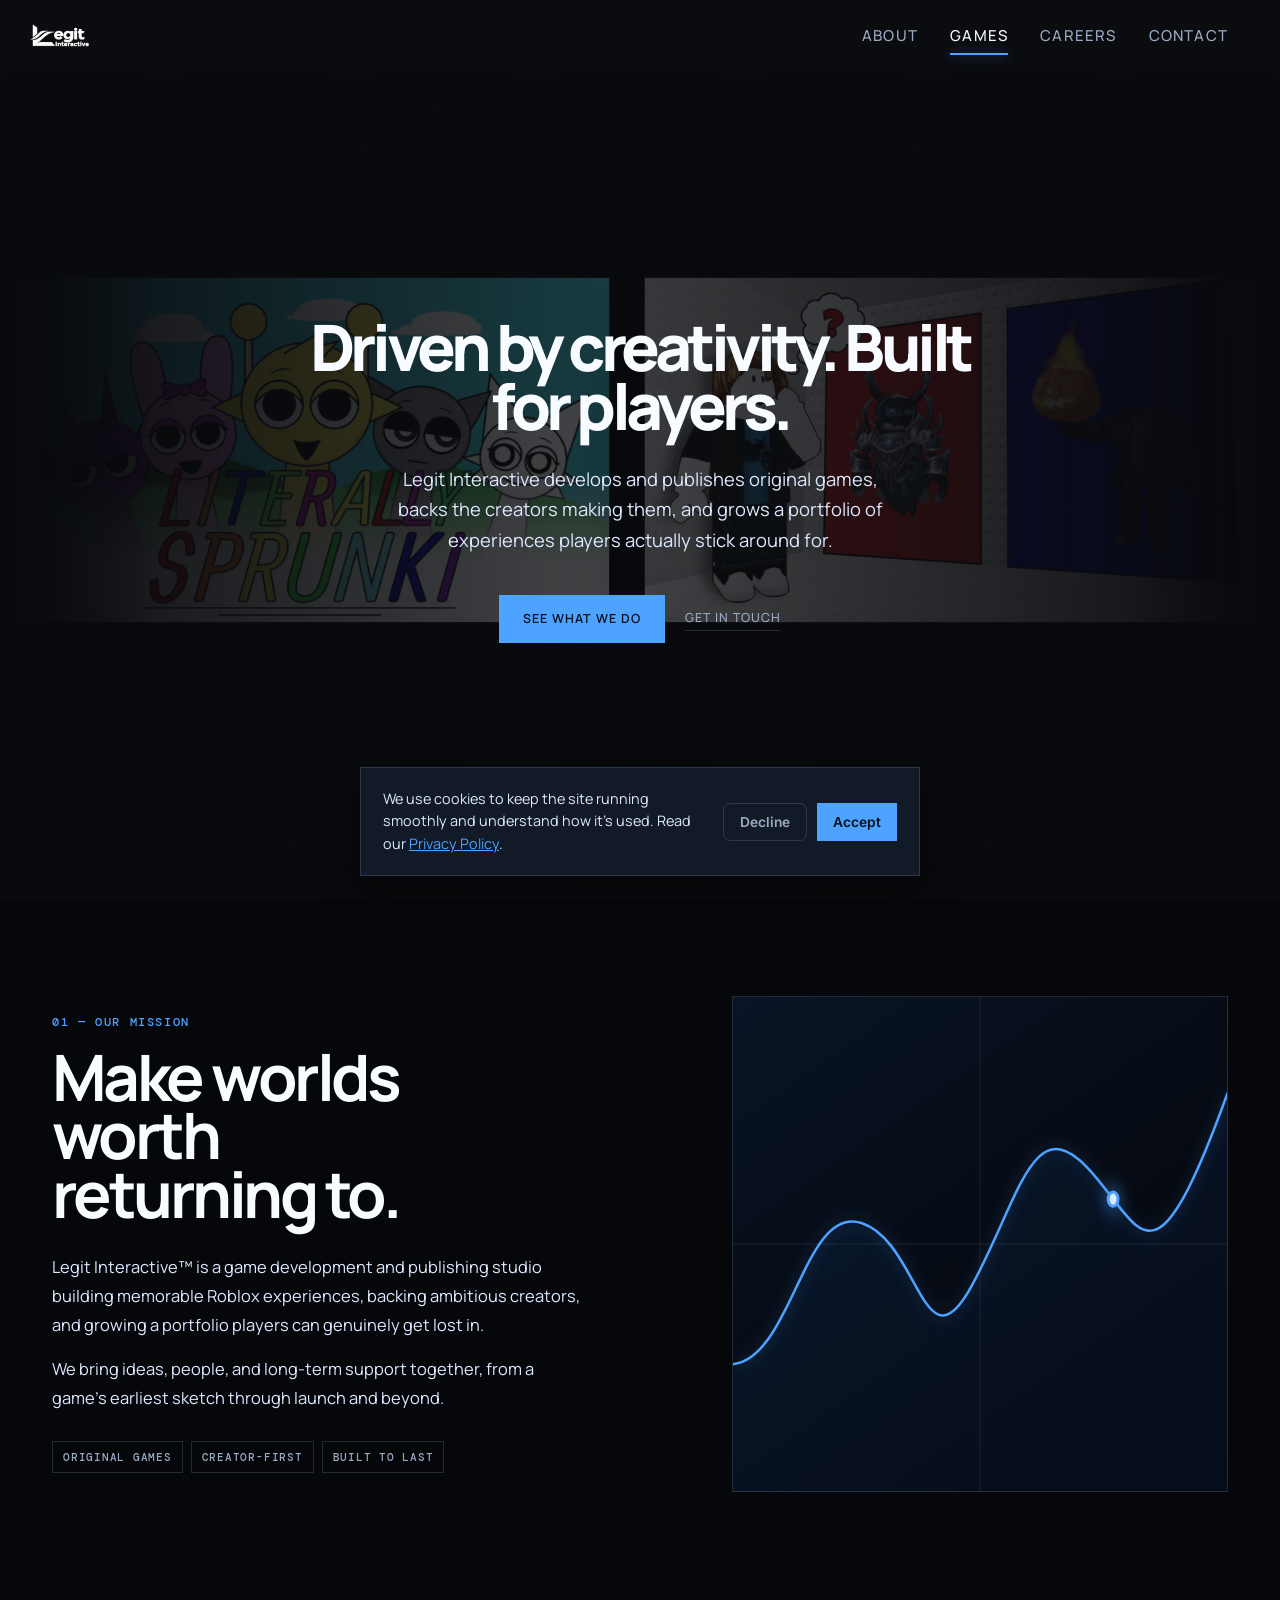
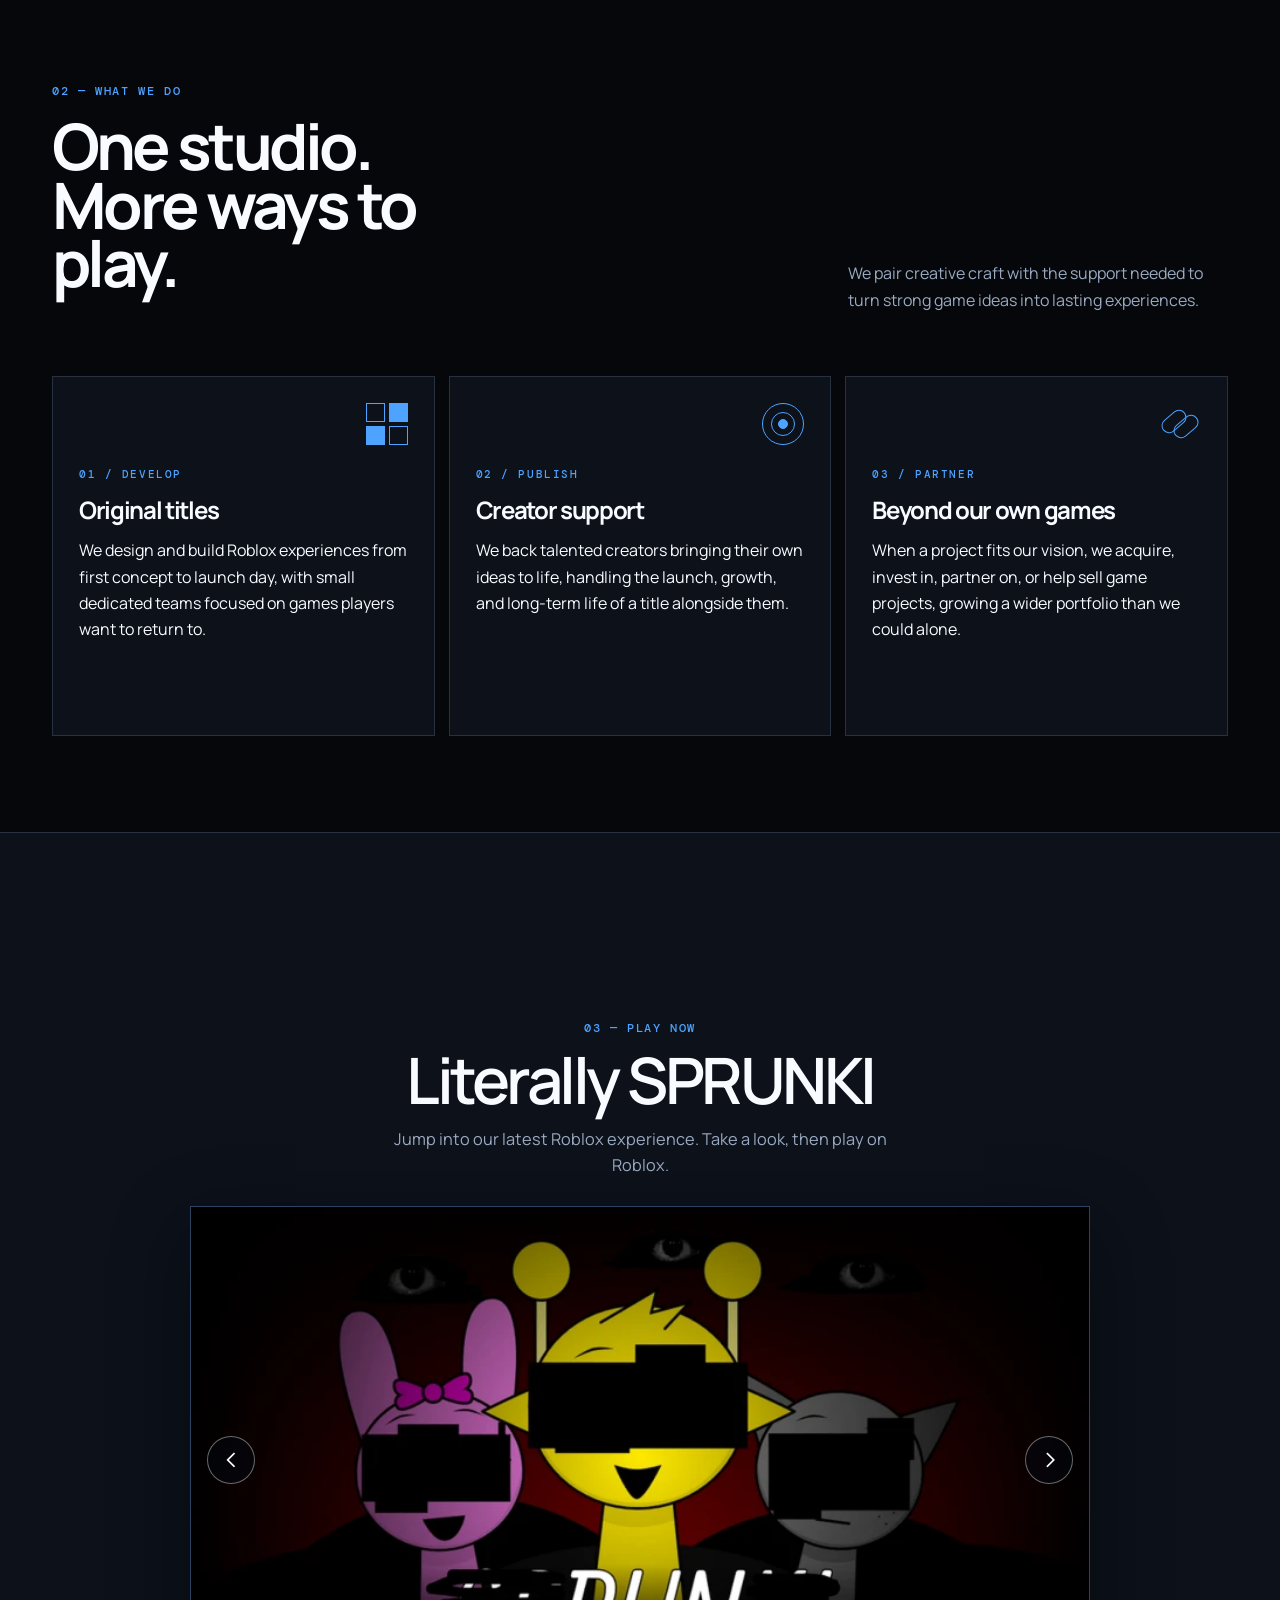
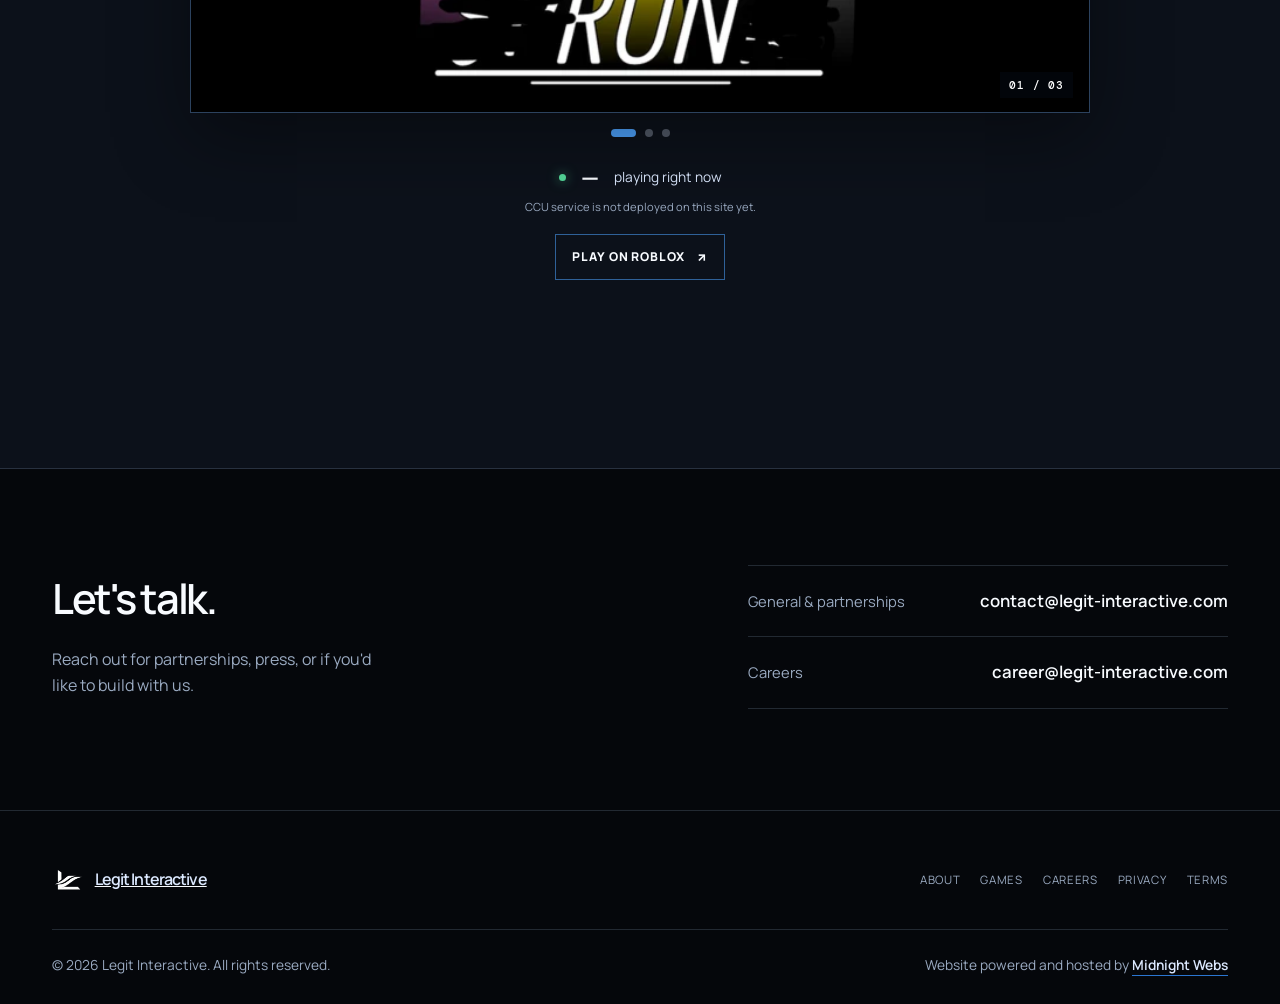
==== index.html @ 6ffa9b50 "Add files via upload" ====
<!DOCTYPE html>
<html lang="en">
<head>
<meta charset="UTF-8">
<meta name="viewport" content="width=device-width, initial-scale=1.0">
<title>Legit Interactive</title>
<meta name="description" content="Legit Interactive is a game development and publishing studio building original experiences on Roblox, supporting creators, and growing a portfolio of games worth returning to.">
<link rel="icon" type="image/png" href="[data-uri]">
<link rel="preconnect" href="https://fonts.googleapis.com">
<link rel="preconnect" href="https://fonts.gstatic.com" crossorigin>
<link href="https://fonts.googleapis.com/css2?family=Bricolage+Grotesque:opsz,wght@12..96,400;12..96,500;12..96,600;12..96,700&family=Inter:wght@400;500;600&display=swap" rel="stylesheet">
<style>
  :root{
    --bg:#0d0e11;
    --surface:#15161b;
    --surface-2:#1c1e25;
    --line:#2a2c33;
    --silver:#dadce1;
    --ink:#f3f2ed;
    --muted:#93959d;
    --gold:#e7b54b;
    --gold-dim:#a9803a;
    --maxw:1180px;
  }

  *{box-sizing:border-box;}

  #starfield{
    position:fixed;
    inset:0;
    z-index:-1;
    display:block;
    pointer-events:none;
  }
  html{scroll-behavior:smooth;}
  @media (prefers-reduced-motion: reduce){
    html{scroll-behavior:auto;}
    *{animation-duration:0.001ms !important; animation-iteration-count:1 !important; transition-duration:0.001ms !important;}
  }

  body{
    margin:0;
    background:var(--bg);
    color:var(--ink);
    font-family:'Inter',sans-serif;
    font-size:16px;
    line-height:1.6;
    -webkit-font-smoothing:antialiased;
  }

  h1,h2,h3{
    font-family:'Bricolage Grotesque',sans-serif;
    margin:0;
    color:var(--ink);
    letter-spacing:-0.01em;
  }

  a{color:inherit;}
  img{display:block; max-width:100%;}

  .wrap{
    max-width:var(--maxw);
    margin:0 auto;
    padding:0 32px;
  }

  :focus-visible{
    outline:2px solid var(--gold);
    outline-offset:3px;
  }

  /* ---------- Nav ---------- */
  header.site-nav{
    position:fixed;
    top:0; left:0; right:0;
    z-index:100;
    background:rgba(13,14,17,0.72);
    backdrop-filter:blur(10px);
    -webkit-backdrop-filter:blur(10px);
    border-bottom:1px solid transparent;
    transition:border-color .3s ease, background .3s ease;
  }
  header.site-nav.scrolled{
    border-bottom:1px solid var(--line);
  }
  .nav-inner{
    max-width:var(--maxw);
    margin:0 auto;
    padding:16px 32px;
    display:flex;
    align-items:center;
    justify-content:space-between;
  }
  .brand{
    display:flex;
    align-items:center;
    gap:10px;
    text-decoration:none;
    margin-left:-22px;
  }
  .brand img{height:26px; width:auto;}
  .brand span{
    font-family:'Bricolage Grotesque',sans-serif;
    font-weight:600;
    font-size:1.05rem;
    color:var(--ink);
  }
  nav.links{
    display:flex;
    align-items:center;
    gap:32px;
  }
  nav.links a{
    text-decoration:none;
    color:var(--muted);
    font-size:0.94rem;
    font-weight:500;
    transition:color .2s ease;
  }
  nav.links a:hover{color:var(--ink);}
  nav.links a.active{color:var(--ink);}
  .nav-cta{
    display:inline-flex;
    align-items:center;
    gap:8px;
    background:var(--surface-2);
    border:1px solid var(--line);
    color:var(--ink) !important;
    padding:9px 16px;
    border-radius:8px;
    font-size:0.9rem;
    font-weight:500;
    transition:border-color .2s ease, background .2s ease;
  }
  .nav-cta:hover{border-color:var(--gold-dim); background:var(--surface);}
  .nav-cta svg{width:14px; height:14px;}

  .menu-toggle{
    display:none;
    background:none;
    border:none;
    color:var(--ink);
    cursor:pointer;
    padding:6px;
  }

  /* ---------- Hero ---------- */
  .hero{
    position:relative;
    min-height:100vh;
    display:flex;
    align-items:center;
    justify-content:center;
    overflow:hidden;
    padding:140px 0 80px;
  }
  .hero-mark{
    position:absolute;
    top:50%;
    left:50%;
    width:60%;
    max-width:820px;
    opacity:0;
    transform:translate(-50%,-50%);
    filter:drop-shadow(0 30px 60px rgba(0,0,0,0.5));
    animation:mark-in 1.2s .15s cubic-bezier(.16,1,.3,1) forwards;
  }
  .hero-content{
    position:relative;
    z-index:1;
    max-width:720px;
    margin:0 auto;
    text-align:center;
    opacity:0;
    animation:content-in 1s .05s cubic-bezier(.16,1,.3,1) forwards;
  }
  @keyframes mark-in{
    from{opacity:0; transform:translate(-50%,-46%) scale(0.96);}
    to{opacity:0.16; transform:translate(-50%,-50%) scale(1);}
  }
  @keyframes content-in{
    from{opacity:0; transform:translateY(14px);}
    to{opacity:1; transform:translateY(0);}
  }
  .hero h1{
    font-size:clamp(2.4rem, 5.2vw, 4rem);
    line-height:1.08;
    font-weight:700;
    max-width:15ch;
    margin:0 auto;
  }
  .hero p.lede{
    margin:28px auto 0;
    font-size:1.15rem;
    color:var(--silver);
    max-width:46ch;
    line-height:1.65;
  }
  .hero-actions{
    margin-top:40px;
    display:flex;
    align-items:center;
    justify-content:center;
    gap:20px;
    flex-wrap:wrap;
  }
  .btn-primary{
    display:inline-flex;
    align-items:center;
    gap:10px;
    background:var(--gold);
    color:#141209;
    text-decoration:none;
    padding:14px 24px;
    border-radius:9px;
    font-weight:600;
    font-size:0.98rem;
    transition:background .2s ease, transform .2s ease;
  }
  .btn-primary:hover{background:#f2c667; transform:translateY(-1px);}
  .btn-primary svg{width:16px; height:16px;}
  .btn-secondary{
    color:var(--muted);
    text-decoration:none;
    font-size:0.95rem;
    font-weight:500;
    border-bottom:1px solid var(--line);
    padding-bottom:2px;
    transition:color .2s ease, border-color .2s ease;
  }
  .btn-secondary:hover{color:var(--ink); border-color:var(--muted);}

  /* ---------- Divider ---------- */
  .divider{
    display:block;
    width:100%;
    height:auto;
    opacity:0.5;
    margin:0;
  }

  /* ---------- Section shells ---------- */
  section{
    padding:96px 0;
  }
  .section-head{
    display:grid;
    grid-template-columns:minmax(0,1fr) minmax(0,1.4fr);
    gap:64px;
    align-items:start;
  }
  .section-head h2{
    font-size:clamp(1.8rem, 3vw, 2.4rem);
    font-weight:600;
    line-height:1.15;
    position:sticky;
    top:110px;
  }
  .section-head .body-col p{
    color:var(--silver);
    font-size:1.05rem;
    max-width:56ch;
    margin:0 0 22px;
  }
  .section-head .body-col p:last-child{margin-bottom:0;}

  /* ---------- What we do ---------- */
  .pillars{
    margin-top:64px;
    display:grid;
    grid-template-columns:repeat(3,1fr);
  }
  .pillar{
    padding:0 36px;
    border-left:1px solid var(--line);
  }
  .pillar:first-child{border-left:none; padding-left:0;}
  .pillar-mark{
    font-family:'Bricolage Grotesque',sans-serif;
    color:var(--gold);
    font-size:0.9rem;
    font-weight:600;
    margin-bottom:18px;
  }
  .pillar h3{
    font-size:1.3rem;
    font-weight:600;
    margin-bottom:14px;
  }
  .pillar p{
    color:var(--muted);
    font-size:0.98rem;
    margin:0;
  }

  /* ---------- Studio strip (portfolio teaser) ---------- */
  .strip{
    background:var(--surface);
    border-top:1px solid var(--line);
    border-bottom:1px solid var(--line);
  }
  .strip .wrap{
    padding:88px 32px;
    display:grid;
    grid-template-columns:1.1fr 0.9fr;
    gap:60px;
    align-items:center;
  }
  .strip h2{
    font-size:clamp(1.7rem, 2.8vw, 2.2rem);
    font-weight:600;
    line-height:1.2;
    max-width:14ch;
  }
  .strip p{
    color:var(--muted);
    font-size:1.02rem;
    margin-top:20px;
    max-width:48ch;
  }
  .strip-visual{
    position:relative;
    justify-self:end;
    width:100%;
  }
  .strip-visual img{
    width:100%;
    max-width:340px;
    margin-left:auto;
    opacity:0.85;
  }

  /* ---------- Showcase marquee ---------- */
  .showcase{
    border-top:1px solid var(--line);
    border-bottom:1px solid var(--line);
    padding:56px 0;
  }
  .marquee{
    width:100%;
    overflow:hidden;
    -webkit-mask-image:linear-gradient(90deg, transparent, black 6%, black 94%, transparent);
    mask-image:linear-gradient(90deg, transparent, black 6%, black 94%, transparent);
  }
  .marquee-track{
    display:flex;
    align-items:center;
    width:max-content;
    transform:translate3d(0,0,0);
    will-change:transform;
  }
  .marquee-track.is-ready{
    animation:marquee-scroll-right 34s linear infinite;
  }
  .marquee-sequence{
    display:flex;
    align-items:center;
    gap:28px;
    flex-shrink:0;
  }
  .marquee-track figure{
    margin:0;
    flex-shrink:0;
  }
  .marquee-track img{
    display:block;
    height:220px;
    width:auto;
    border-radius:14px;
    border:1px solid var(--line);
    box-shadow:0 24px 48px rgba(0,0,0,0.4);
  }
  @keyframes marquee-scroll-right{
    from{transform:translate3d(calc(-1 * var(--marquee-distance)),0,0);}
    to{transform:translate3d(0,0,0);}
  }

  /* ---------- Contact ---------- */
  .connect{
    text-align:left;
  }
  .connect-inner{
    display:flex;
    justify-content:space-between;
    align-items:flex-start;
    gap:64px;
    flex-wrap:wrap;
  }
  .connect-head{
    flex:1 1 260px;
  }
  .connect-head h2{
    font-size:clamp(1.9rem, 3.4vw, 2.6rem);
    font-weight:600;
    max-width:10ch;
  }
  .connect-head p{
    color:var(--muted);
    margin-top:16px;
    max-width:34ch;
  }
  .channels{
    flex:1 1 380px;
    max-width:480px;
    display:flex;
    flex-direction:column;
  }
  .channel{
    display:flex;
    align-items:baseline;
    justify-content:space-between;
    gap:20px;
    padding:22px 0;
    border-top:1px solid var(--line);
    text-decoration:none;
    color:inherit;
  }
  .channels .channel:last-child{
    border-bottom:1px solid var(--line);
  }
  .channel-label{
    color:var(--muted);
    font-size:0.92rem;
    flex-shrink:0;
  }
  .channel-value{
    color:var(--ink);
    font-weight:600;
    font-size:1.05rem;
    text-align:right;
    display:inline-flex;
    align-items:center;
    gap:8px;
    transition:color .2s ease;
  }
  .channel:hover .channel-value{color:var(--gold);}

  /* ---------- Footer ---------- */
  footer{
    border-top:1px solid var(--line);
    padding:56px 0 28px;
  }
  .footer-top{
    display:flex;
    justify-content:space-between;
    align-items:center;
    gap:32px;
    flex-wrap:wrap;
    padding-bottom:36px;
    border-bottom:1px solid var(--line);
  }
  .footer-brand{
    display:flex;
    align-items:center;
    gap:10px;
  }
  .footer-brand img{height:22px; width:auto;}
  .footer-brand span{
    font-family:'Bricolage Grotesque',sans-serif;
    font-weight:600;
    color:var(--silver);
  }
  .footer-links{
    display:flex;
    gap:28px;
    flex-wrap:wrap;
  }
  .footer-links a{
    color:var(--muted);
    text-decoration:none;
    font-size:0.92rem;
  }
  .footer-links a:hover{color:var(--ink);}
  .footer-bottom{
    padding-top:24px;
    display:flex;
    justify-content:space-between;
    align-items:center;
    gap:16px;
    flex-wrap:wrap;
    color:var(--muted);
    font-size:0.86rem;
  }
  .footer-bottom a.midnight{
    color:var(--silver);
    text-decoration:none;
    font-weight:600;
    border-bottom:1px solid var(--gold-dim);
    padding-bottom:1px;
    transition:color .2s ease, border-color .2s ease;
  }
  .footer-bottom a.midnight:hover{color:var(--gold); border-color:var(--gold);}

  /* ---------- Cookie banner ---------- */
  .cookie-banner{
    position:fixed;
    left:24px;
    right:24px;
    bottom:24px;
    max-width:560px;
    margin:0 auto;
    background:var(--surface-2);
    border:1px solid var(--line);
    border-radius:12px;
    padding:20px 22px;
    display:flex;
    align-items:center;
    gap:20px;
    box-shadow:0 20px 40px rgba(0,0,0,0.4);
    z-index:200;
    transform:translateY(140%);
    transition:transform .5s cubic-bezier(.16,1,.3,1);
  }
  .cookie-banner.show{transform:translateY(0);}
  .cookie-banner p{
    margin:0;
    font-size:0.9rem;
    color:var(--silver);
    line-height:1.55;
    flex:1;
  }
  .cookie-actions{
    display:flex;
    gap:10px;
    flex-shrink:0;
  }
  .cookie-actions button{
    border:none;
    border-radius:7px;
    padding:10px 16px;
    font-size:0.86rem;
    font-weight:600;
    cursor:pointer;
    font-family:'Inter',sans-serif;
  }
  .cookie-accept{background:var(--gold); color:#141209;}
  .cookie-accept:hover{background:#f2c667;}
  .cookie-decline{background:transparent; color:var(--muted); border:1px solid var(--line) !important;}
  .cookie-decline:hover{color:var(--ink);}

  /* ---------- Responsive ---------- */
  @media (max-width:860px){
    nav.links{
      position:fixed;
      top:64px; left:0; right:0;
      background:var(--bg);
      border-bottom:1px solid var(--line);
      flex-direction:column;
      align-items:flex-start;
      gap:0;
      padding:8px 32px 20px;
      transform:translateY(-8px);
      opacity:0;
      pointer-events:none;
      transition:opacity .2s ease, transform .2s ease;
    }
    nav.links.open{opacity:1; transform:translateY(0); pointer-events:auto;}
    nav.links a{padding:12px 0; width:100%; border-bottom:1px solid var(--line);}
    nav.links a.nav-cta{border-bottom:1px solid var(--line); margin-top:8px; width:fit-content;}
    .menu-toggle{display:inline-flex;}

    .hero{padding:120px 0 60px; min-height:auto;}
    .hero-mark{width:100%; max-width:520px; opacity:0.14 !important;}

    .section-head{grid-template-columns:1fr; gap:24px;}
    .section-head h2{position:static;}

    .pillars{grid-template-columns:1fr; gap:36px;}
    .pillar{border-left:none; padding-left:0; padding-right:0; border-top:1px solid var(--line); padding-top:32px;}
    .pillar:first-child{border-top:none; padding-top:0;}

    .strip .wrap{grid-template-columns:1fr; padding:64px 24px;}
    .strip-visual{justify-self:start; margin-top:8px;}
    .strip-visual img{margin-left:0;}
    .marquee-track img{height:120px;}
    .marquee-track{gap:16px;}

    .connect-inner{gap:36px;}
    .channel{flex-direction:column; align-items:flex-start; gap:6px;}
    .channel-value{text-align:left;}

    .cookie-banner{left:16px; right:16px; bottom:16px; flex-direction:column; align-items:stretch;}
    .cookie-actions{justify-content:flex-end;}
  }
</style>
<link rel="stylesheet" href="assets/refresh.css">
</head>
<body>

<div class="site-loader" id="siteLoader" role="status" aria-label="Loading Legit Interactive">
  <span class="site-loader-logo" aria-hidden="true"></span>
  <span class="site-loader-line"></span>
</div>

<header class="site-nav" id="siteNav">
  <div class="nav-inner">
    <a href="#home" class="brand">
      <img src="[data-uri]" alt="Legit Interactive">
    </a>
    <button class="menu-toggle" id="menuToggle" aria-label="Toggle menu" aria-expanded="false">
      <svg viewBox="0 0 24 24" width="22" height="22" fill="none" stroke="currentColor" stroke-width="1.8"><path d="M3 6h18M3 12h18M3 18h18"/></svg>
    </button>
    <nav class="links" id="navLinks">
      <a href="#about">About</a>
      <a href="#games">Games</a>
      <a href="../careers/">Careers</a>
      <a href="#contact">Contact</a>
    </nav>
  </div>
</header>
<script>
  const loaderLogo = document.querySelector('.site-loader-logo');
  const navigationLogo = document.querySelector('.brand img');
  if (loaderLogo && navigationLogo) {
    const logo = navigationLogo.cloneNode();
    logo.removeAttribute('alt');
    loaderLogo.replaceWith(logo);
  }
</script>

<main>

  <!-- HERO -->
  <section class="hero" id="home">
    <img class="hero-mark" src="[data-uri]" alt="">
    <div class="wrap">
      <div class="hero-content">
        <h1>Driven by creativity. Built for players.</h1>
        <p class="lede">Legit Interactive develops and publishes original games, backs the creators making them, and grows a portfolio of experiences players actually stick around for.</p>
        <div class="hero-actions">
          <a class="btn-primary" href="#what-we-do">See what we do</a>
          <a class="btn-secondary" href="#contact">Get in touch</a>
        </div>
      </div>
    </div>
  </section>

  <!-- SHOWCASE MARQUEE -->
  <section class="showcase">
    <div class="marquee">
      <div class="marquee-track marquee-track--right"><figure><img src="[data-uri]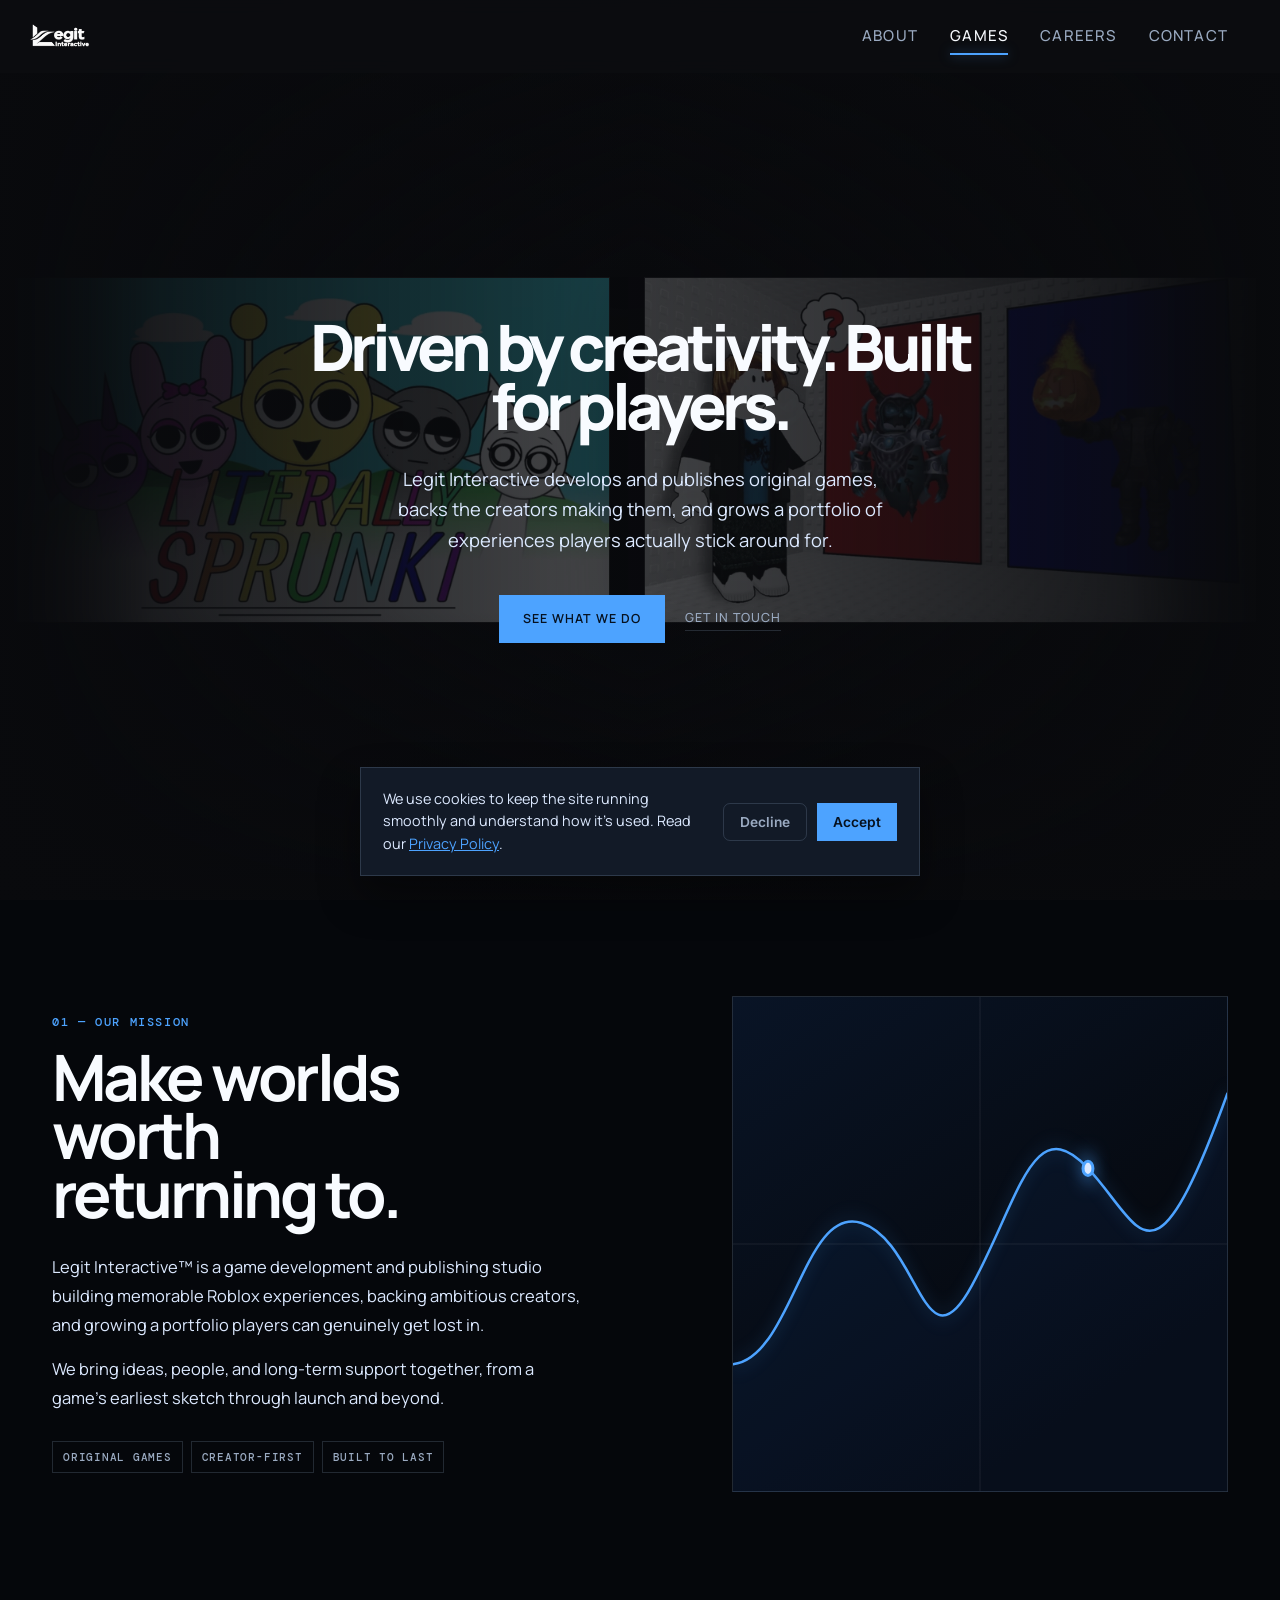
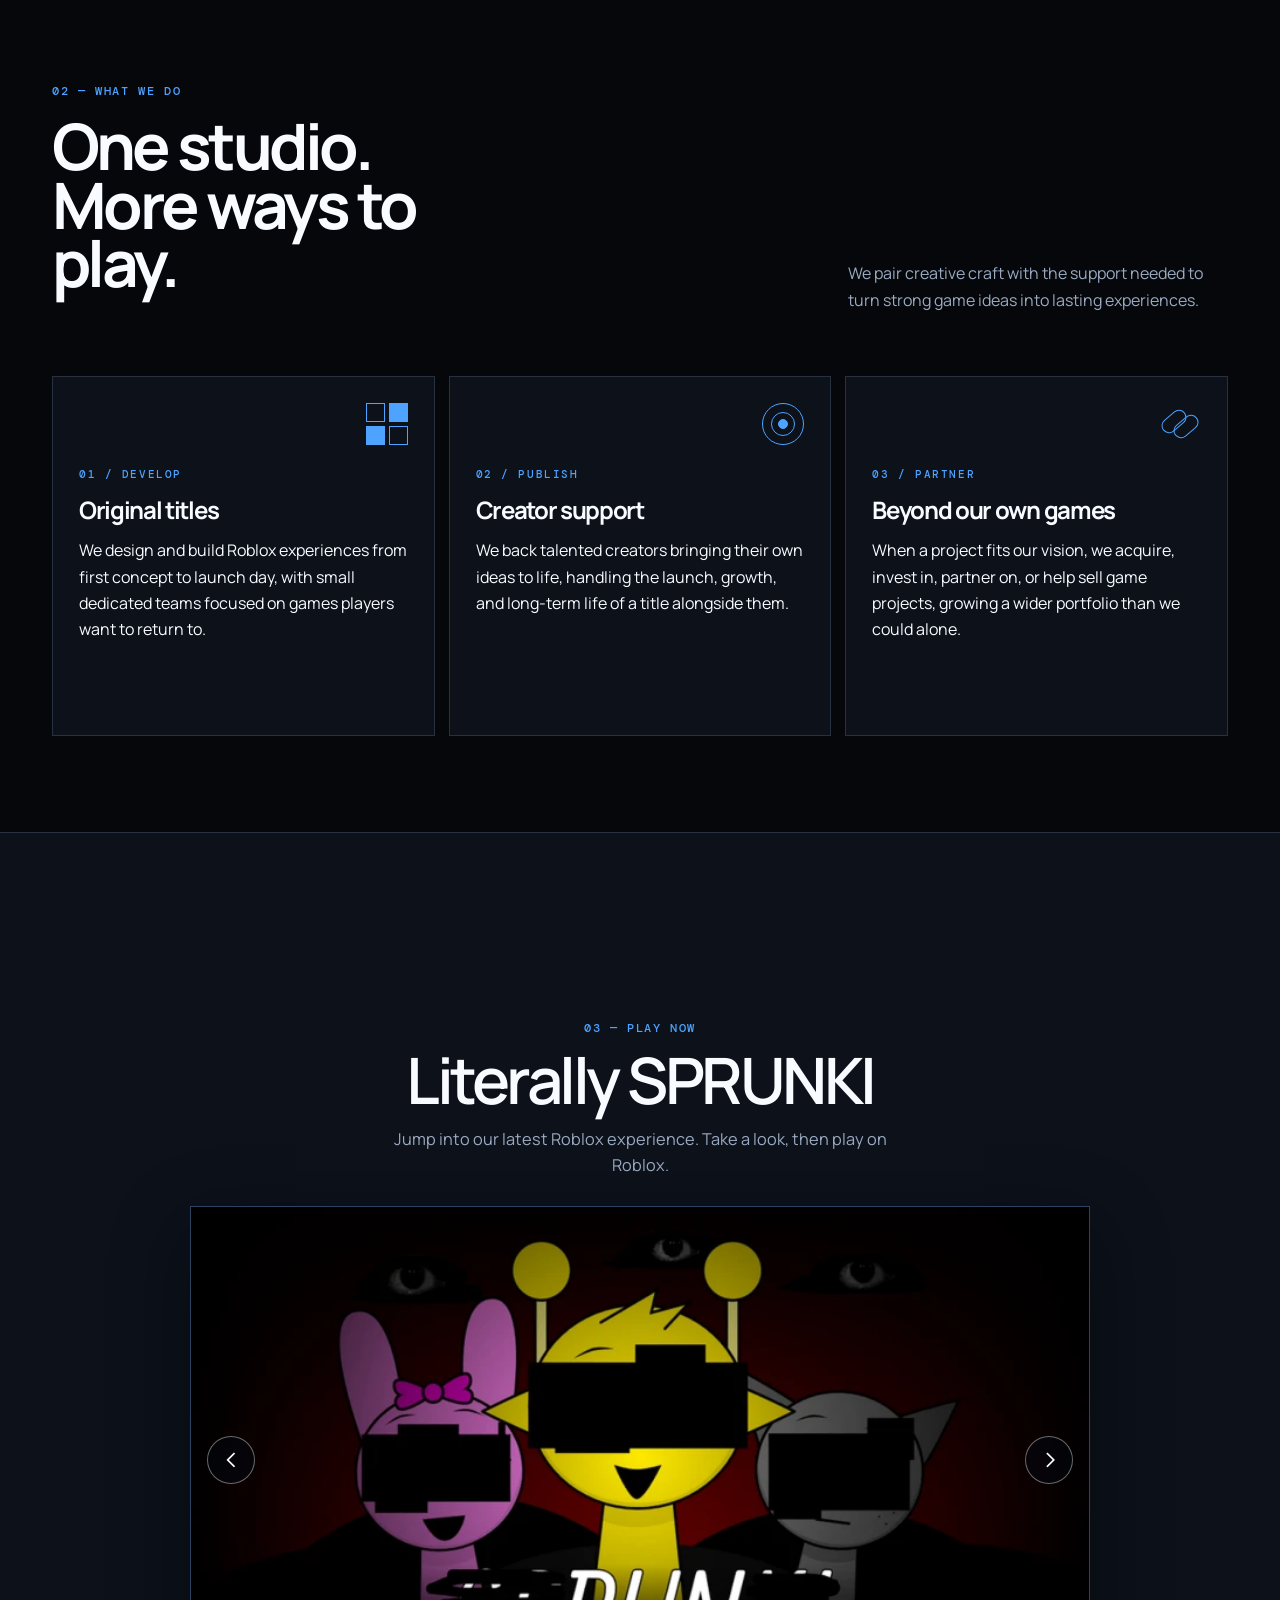
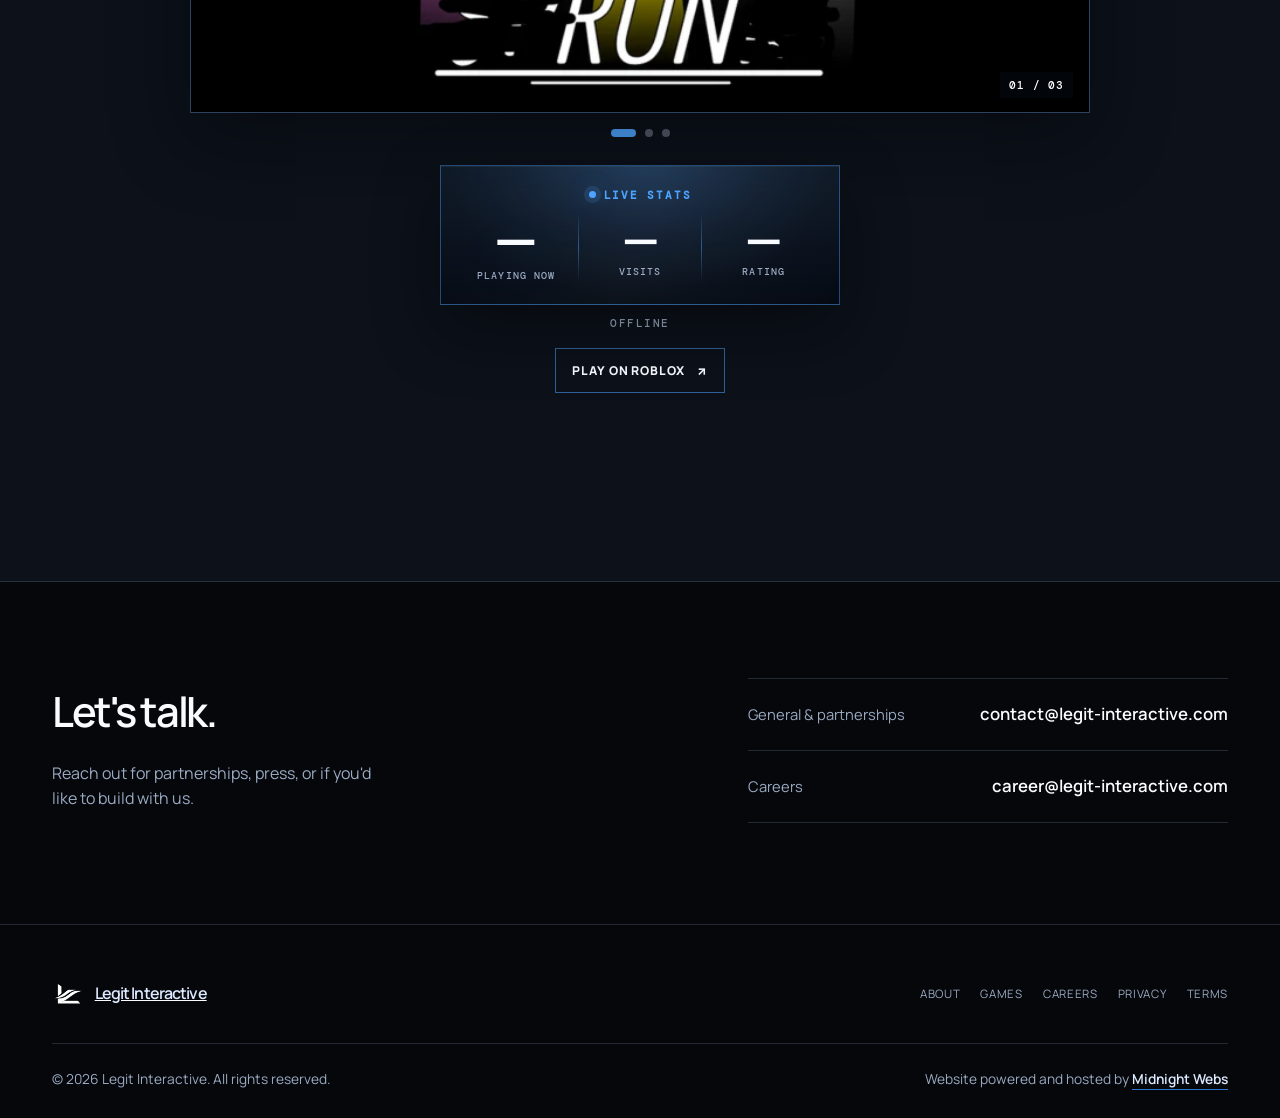
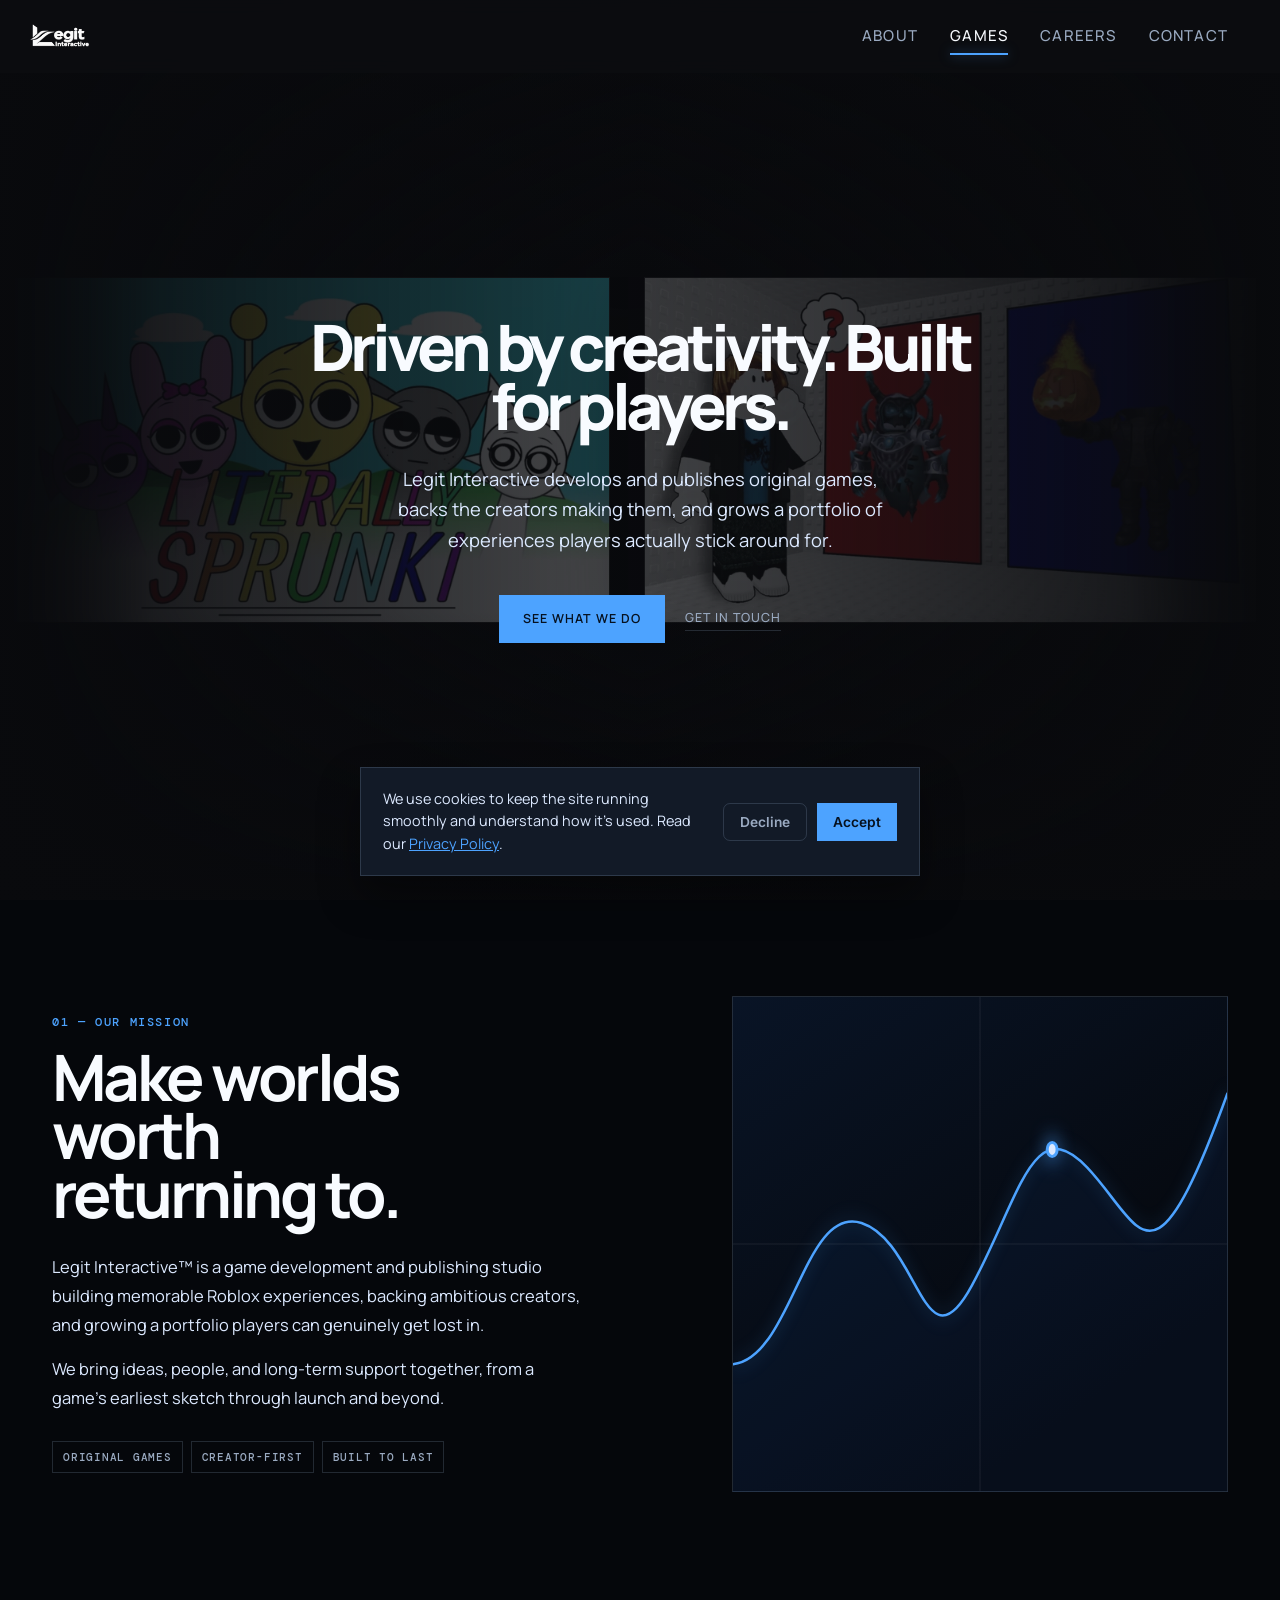
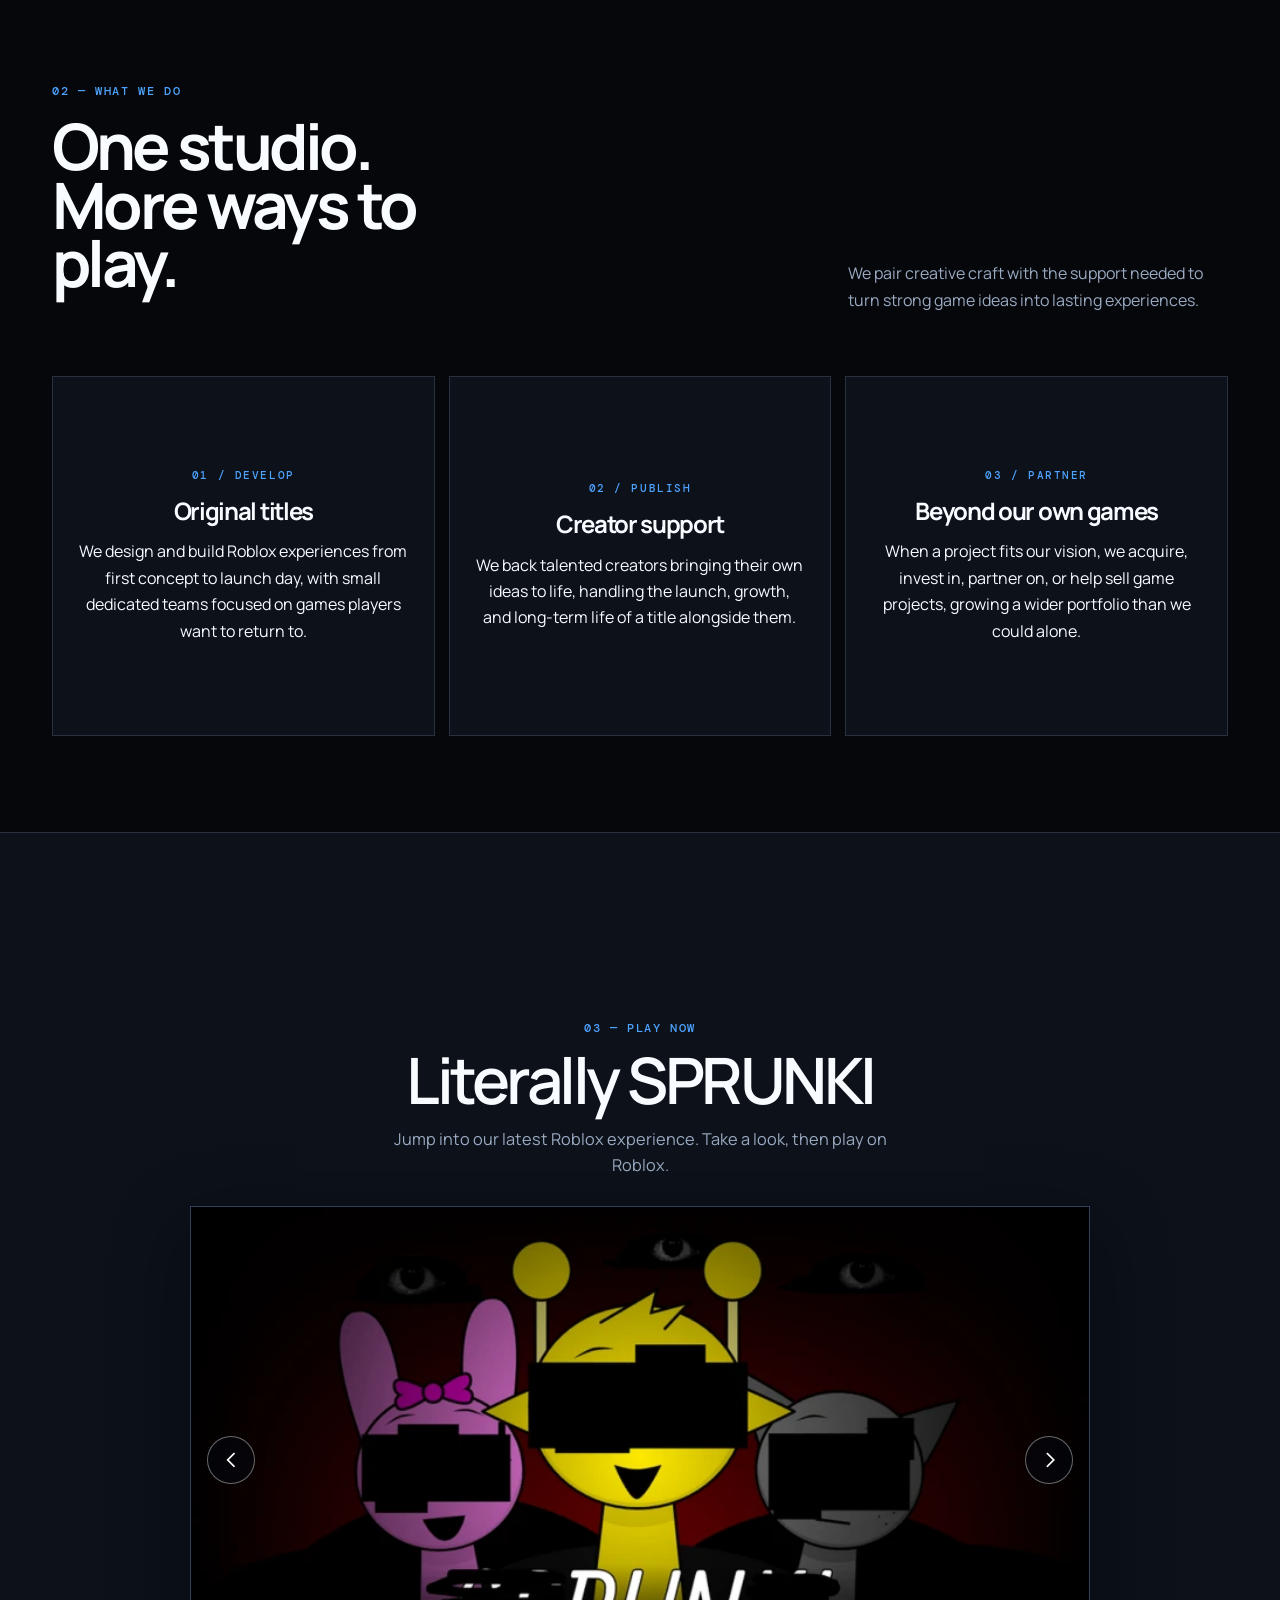
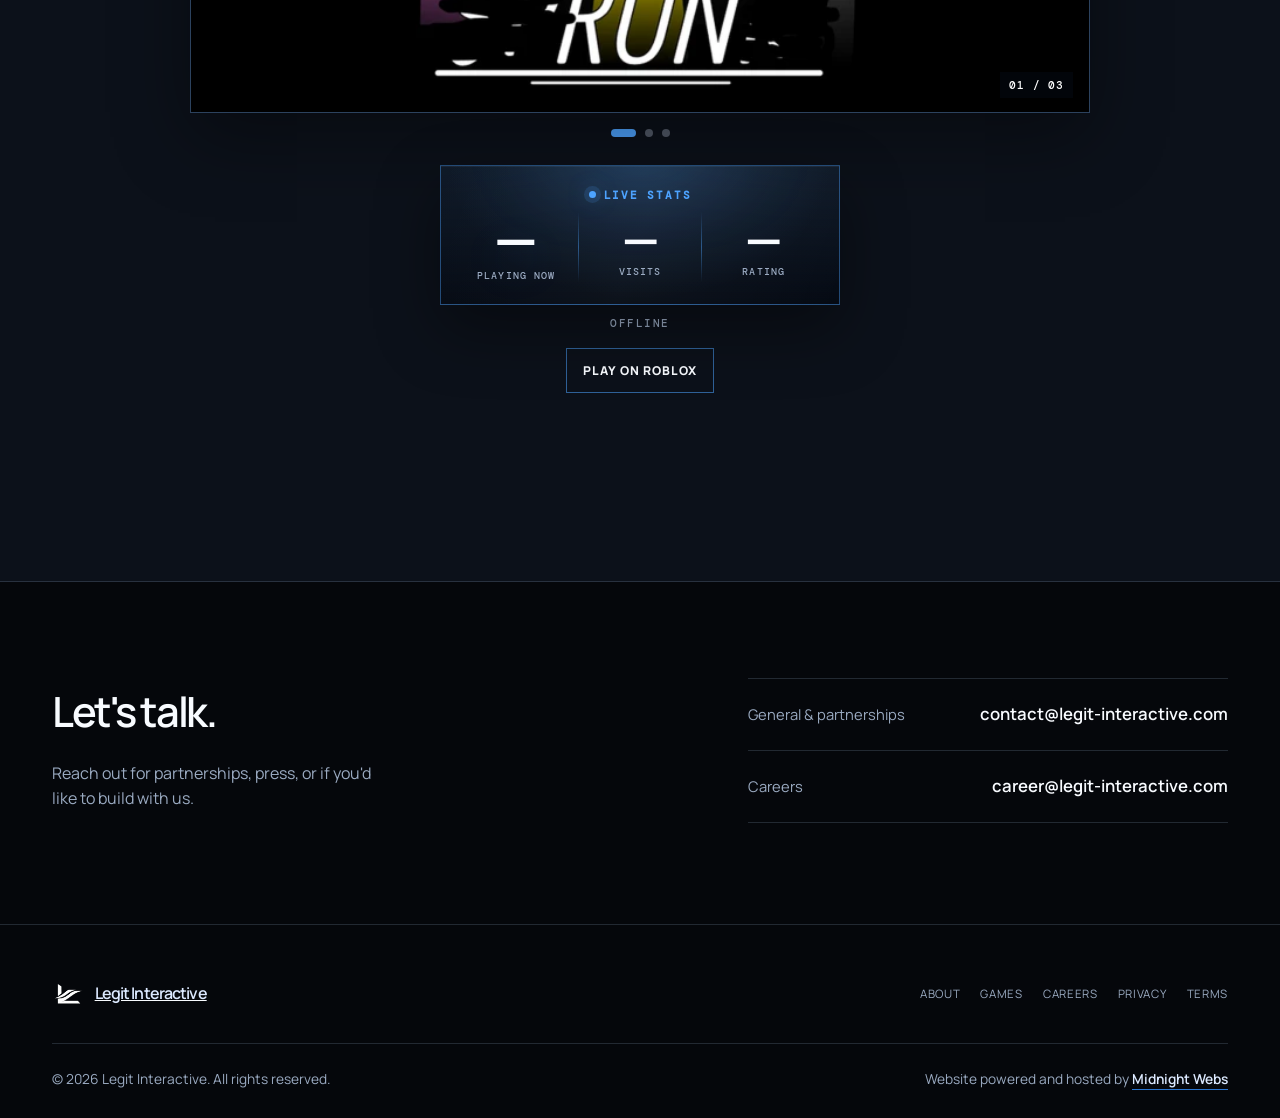
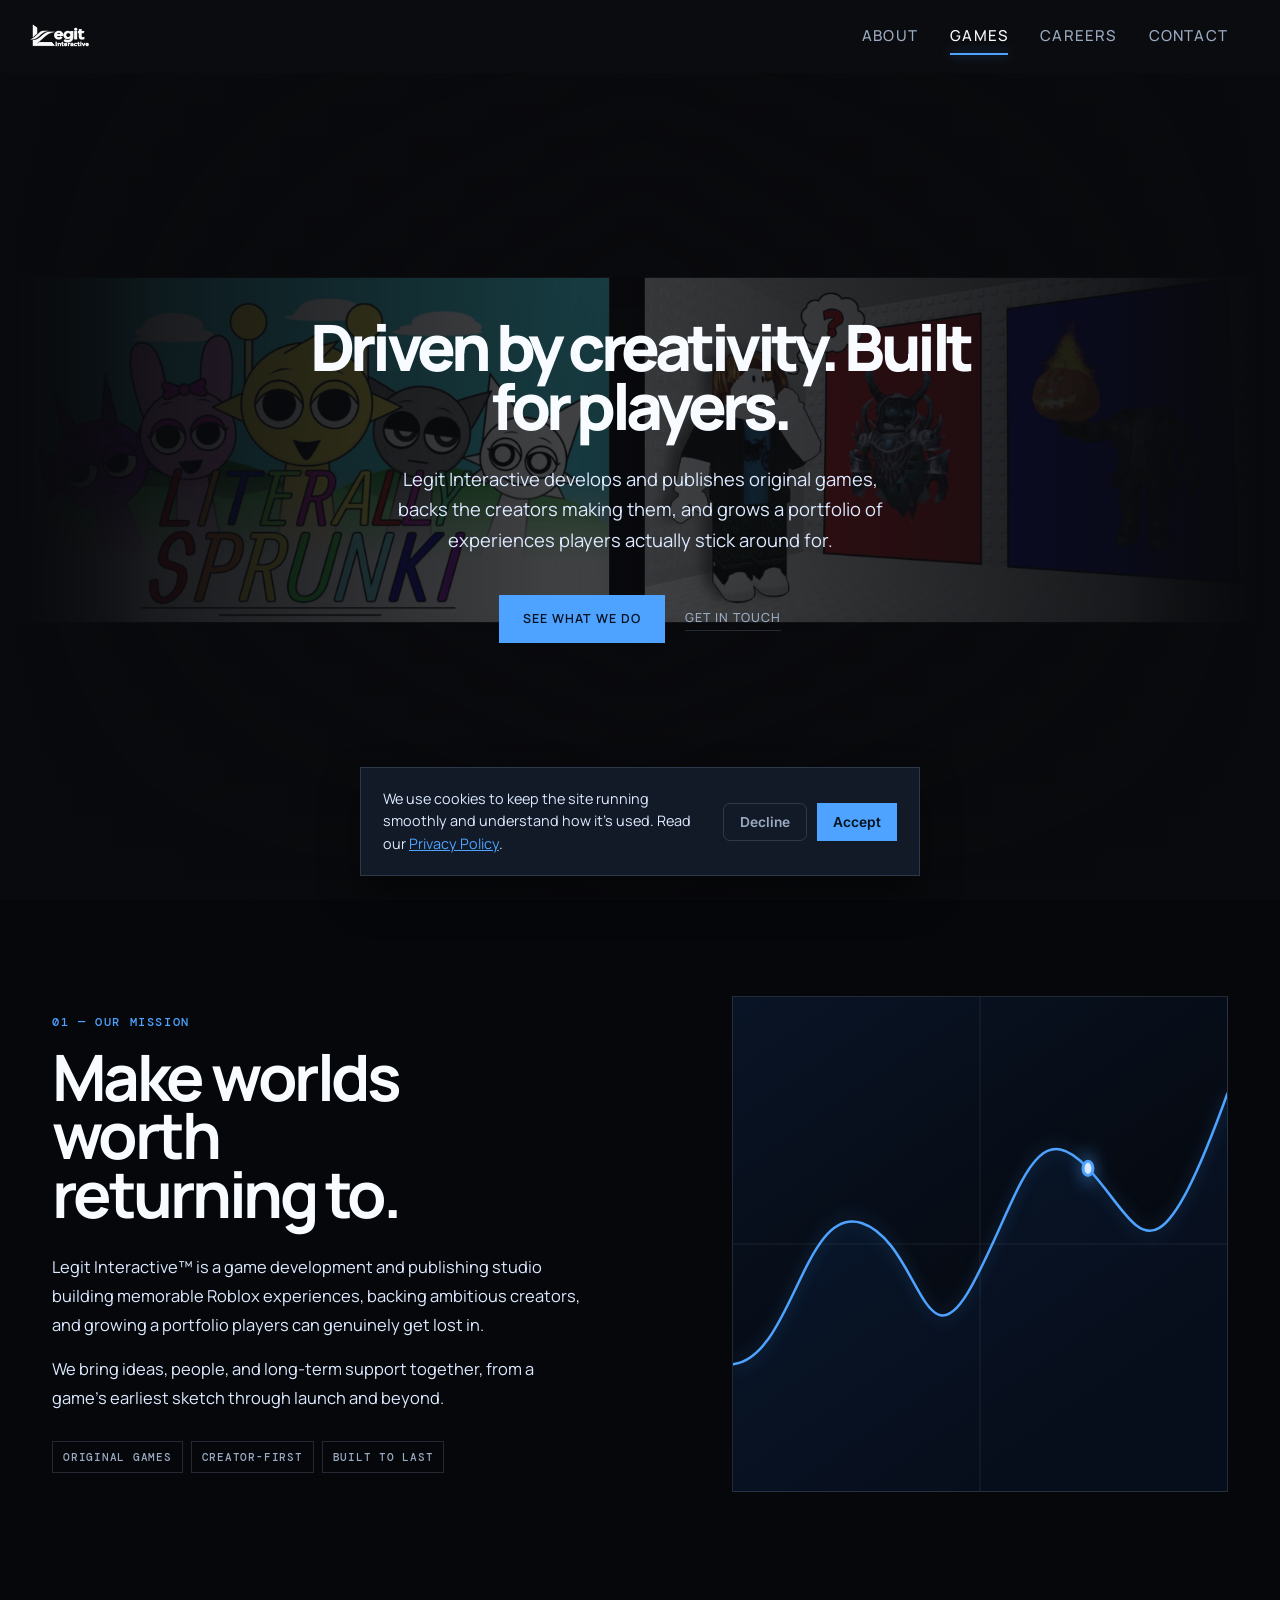
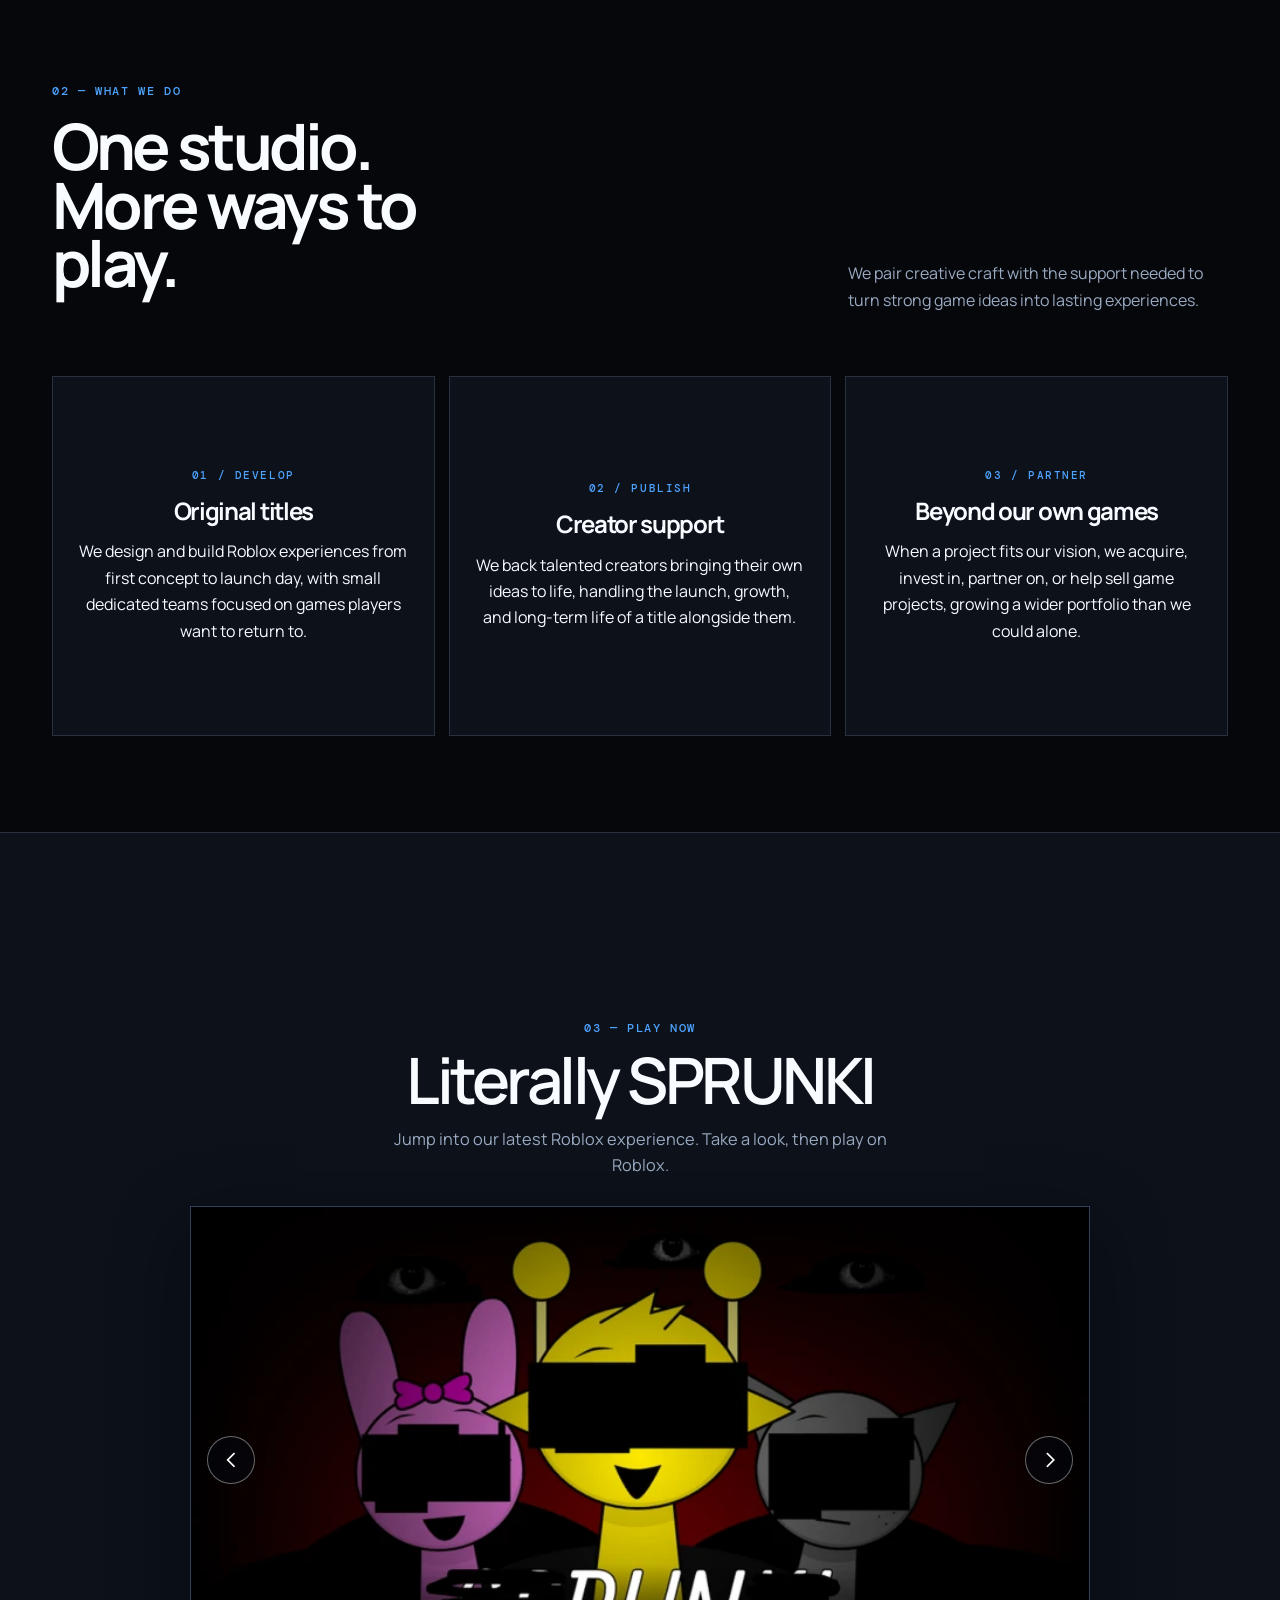
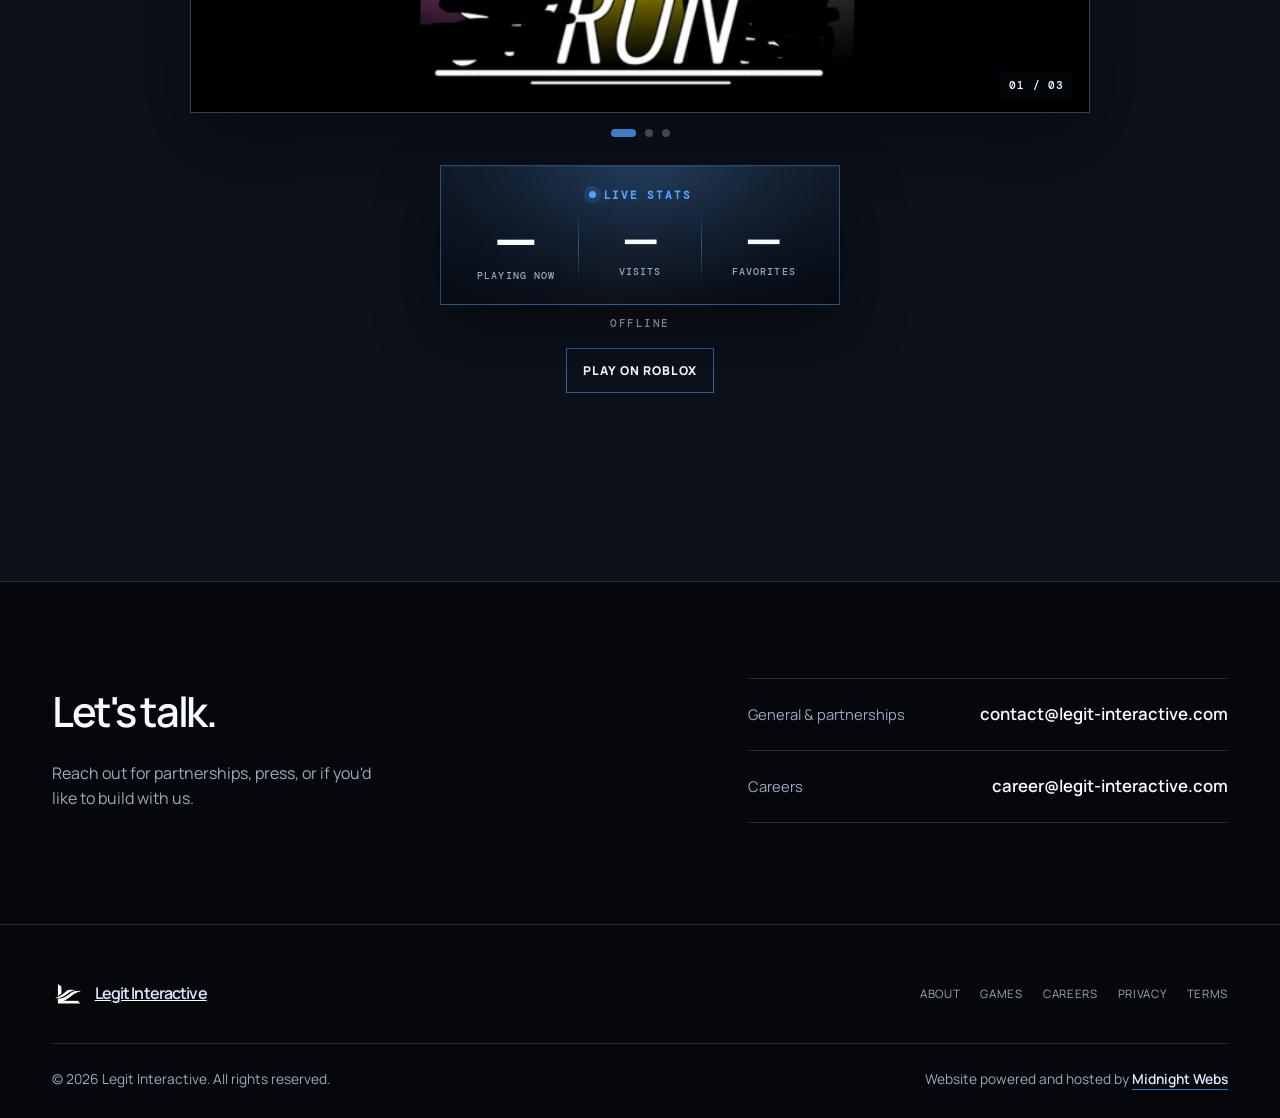
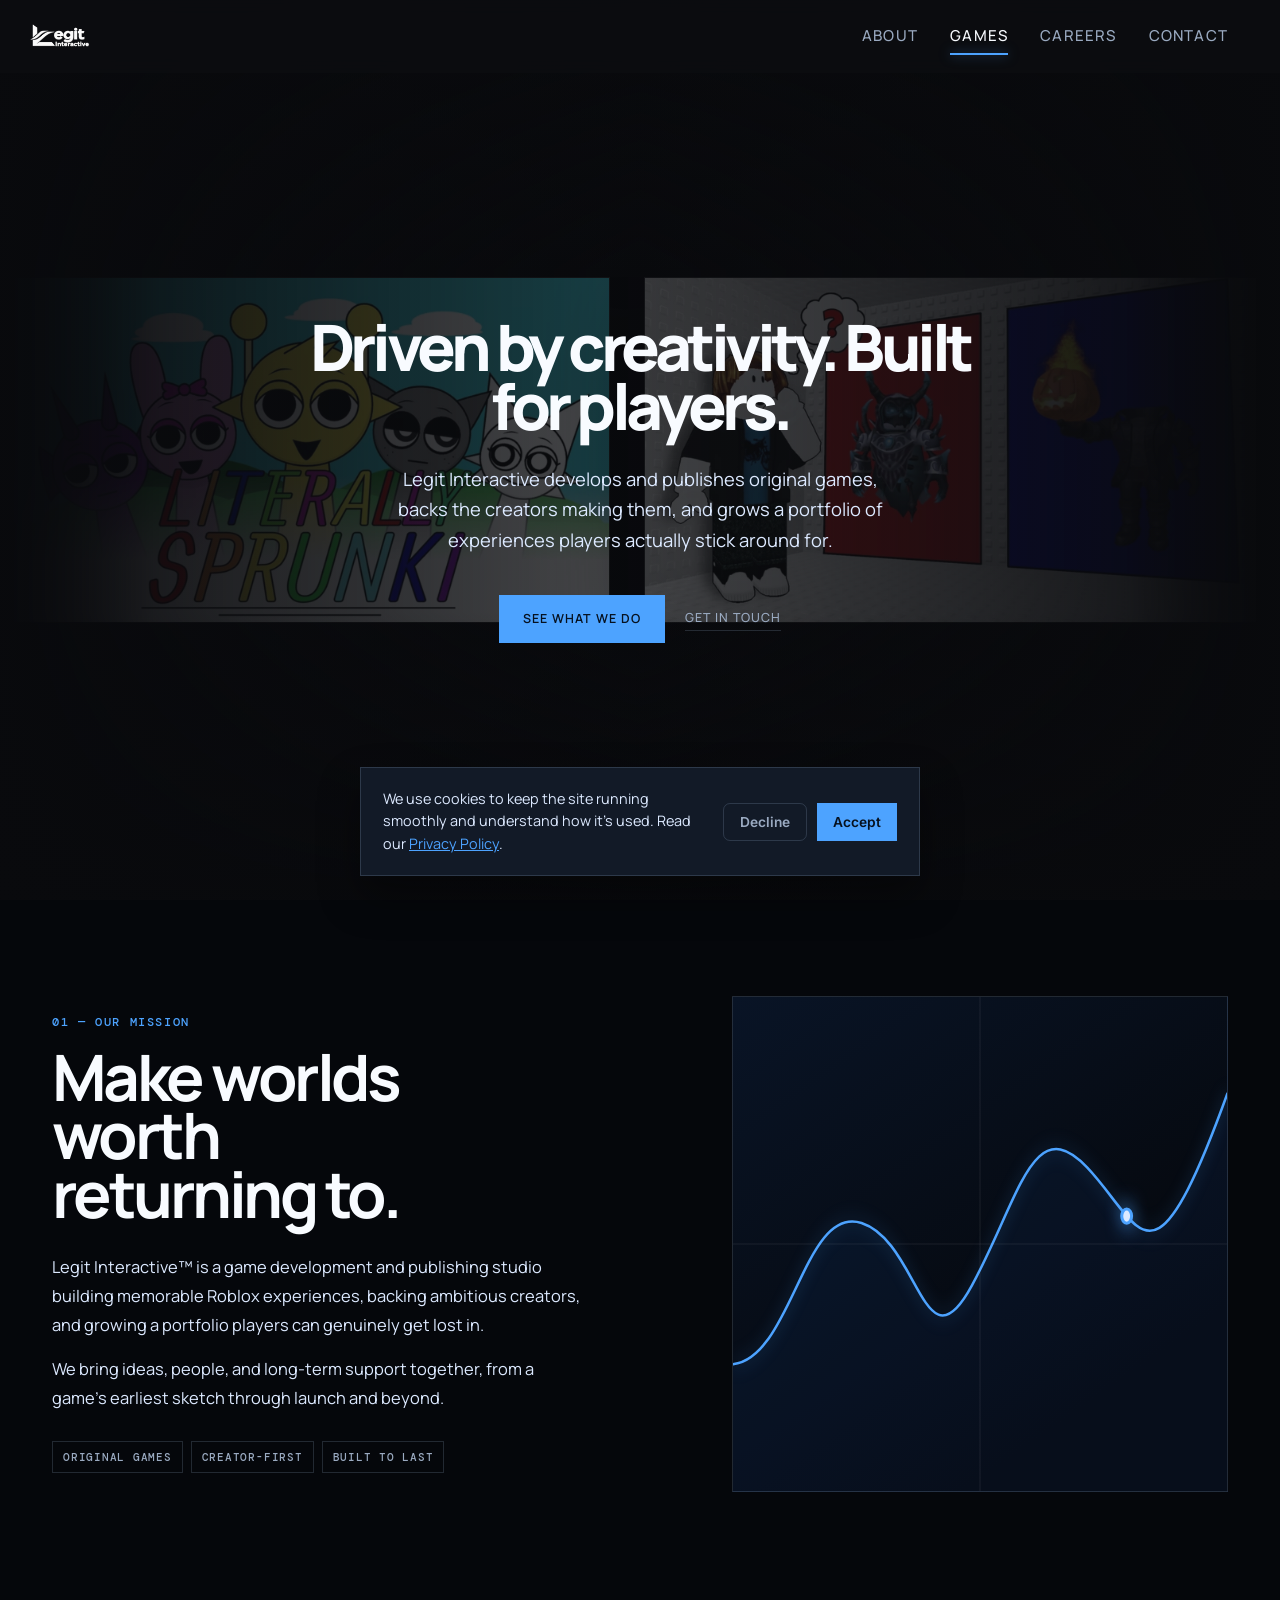
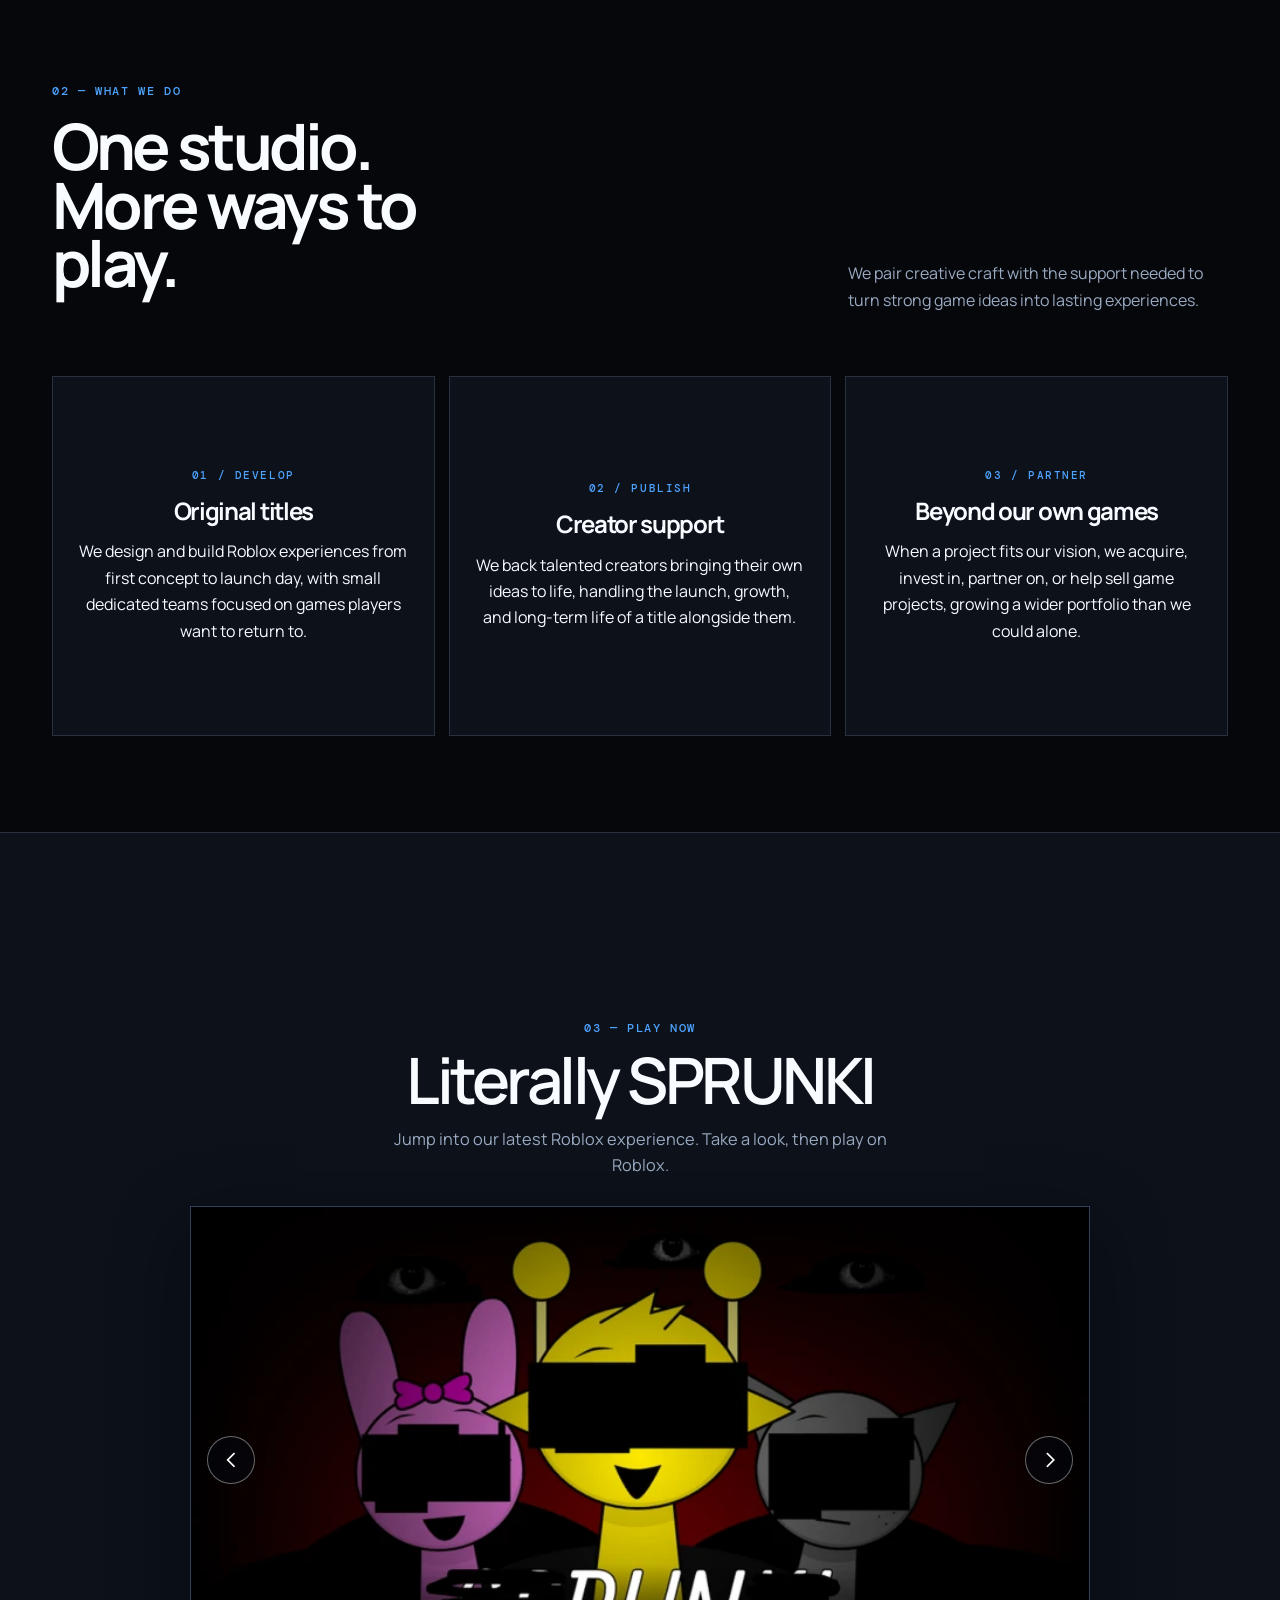
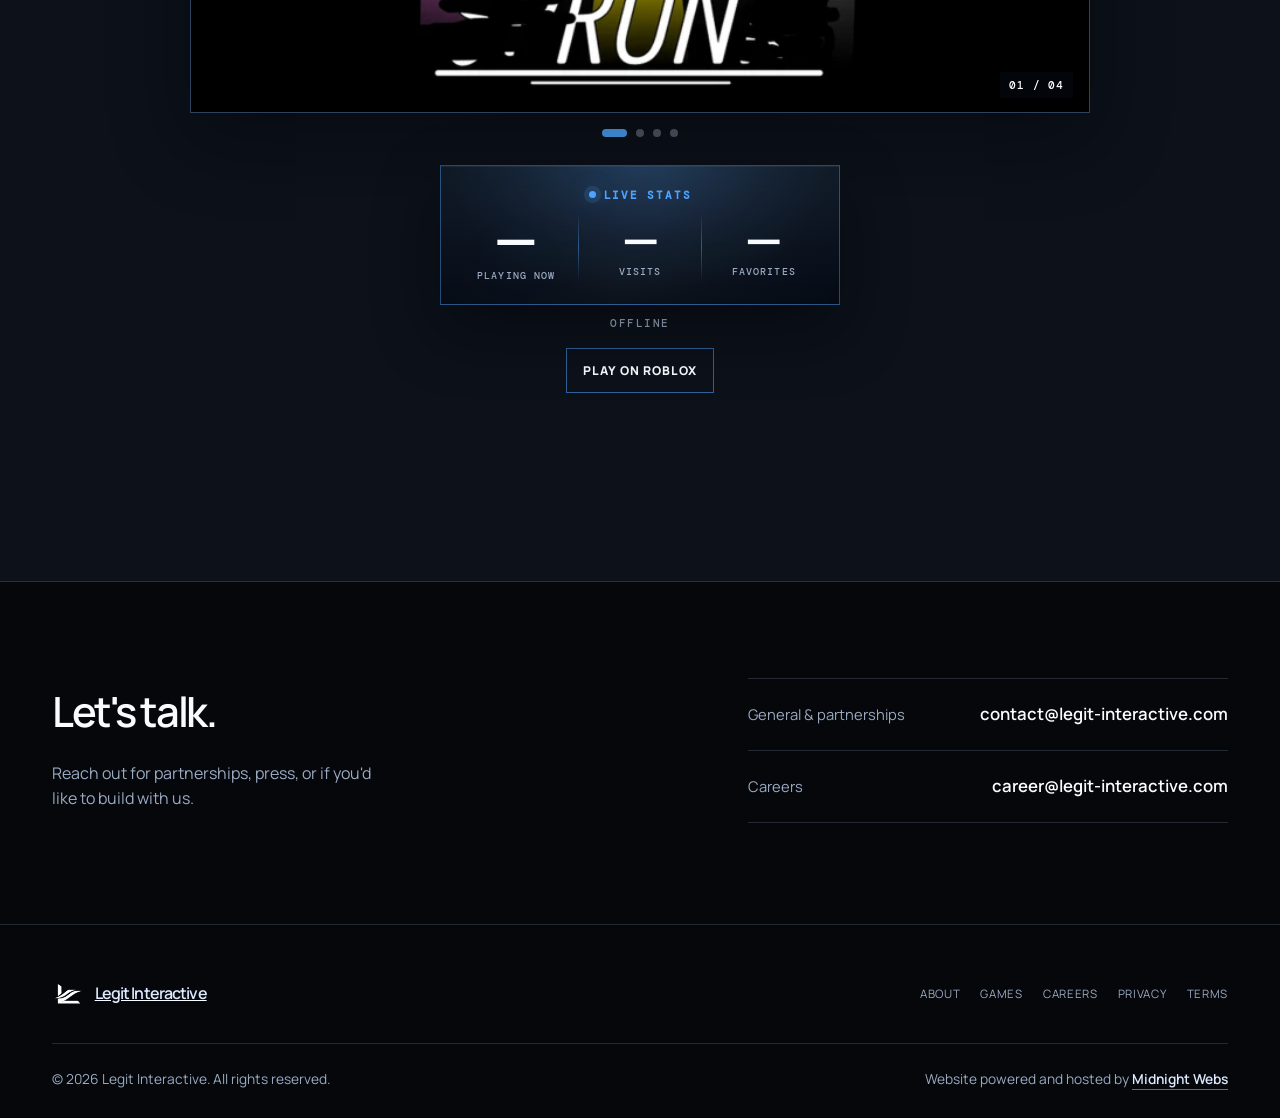
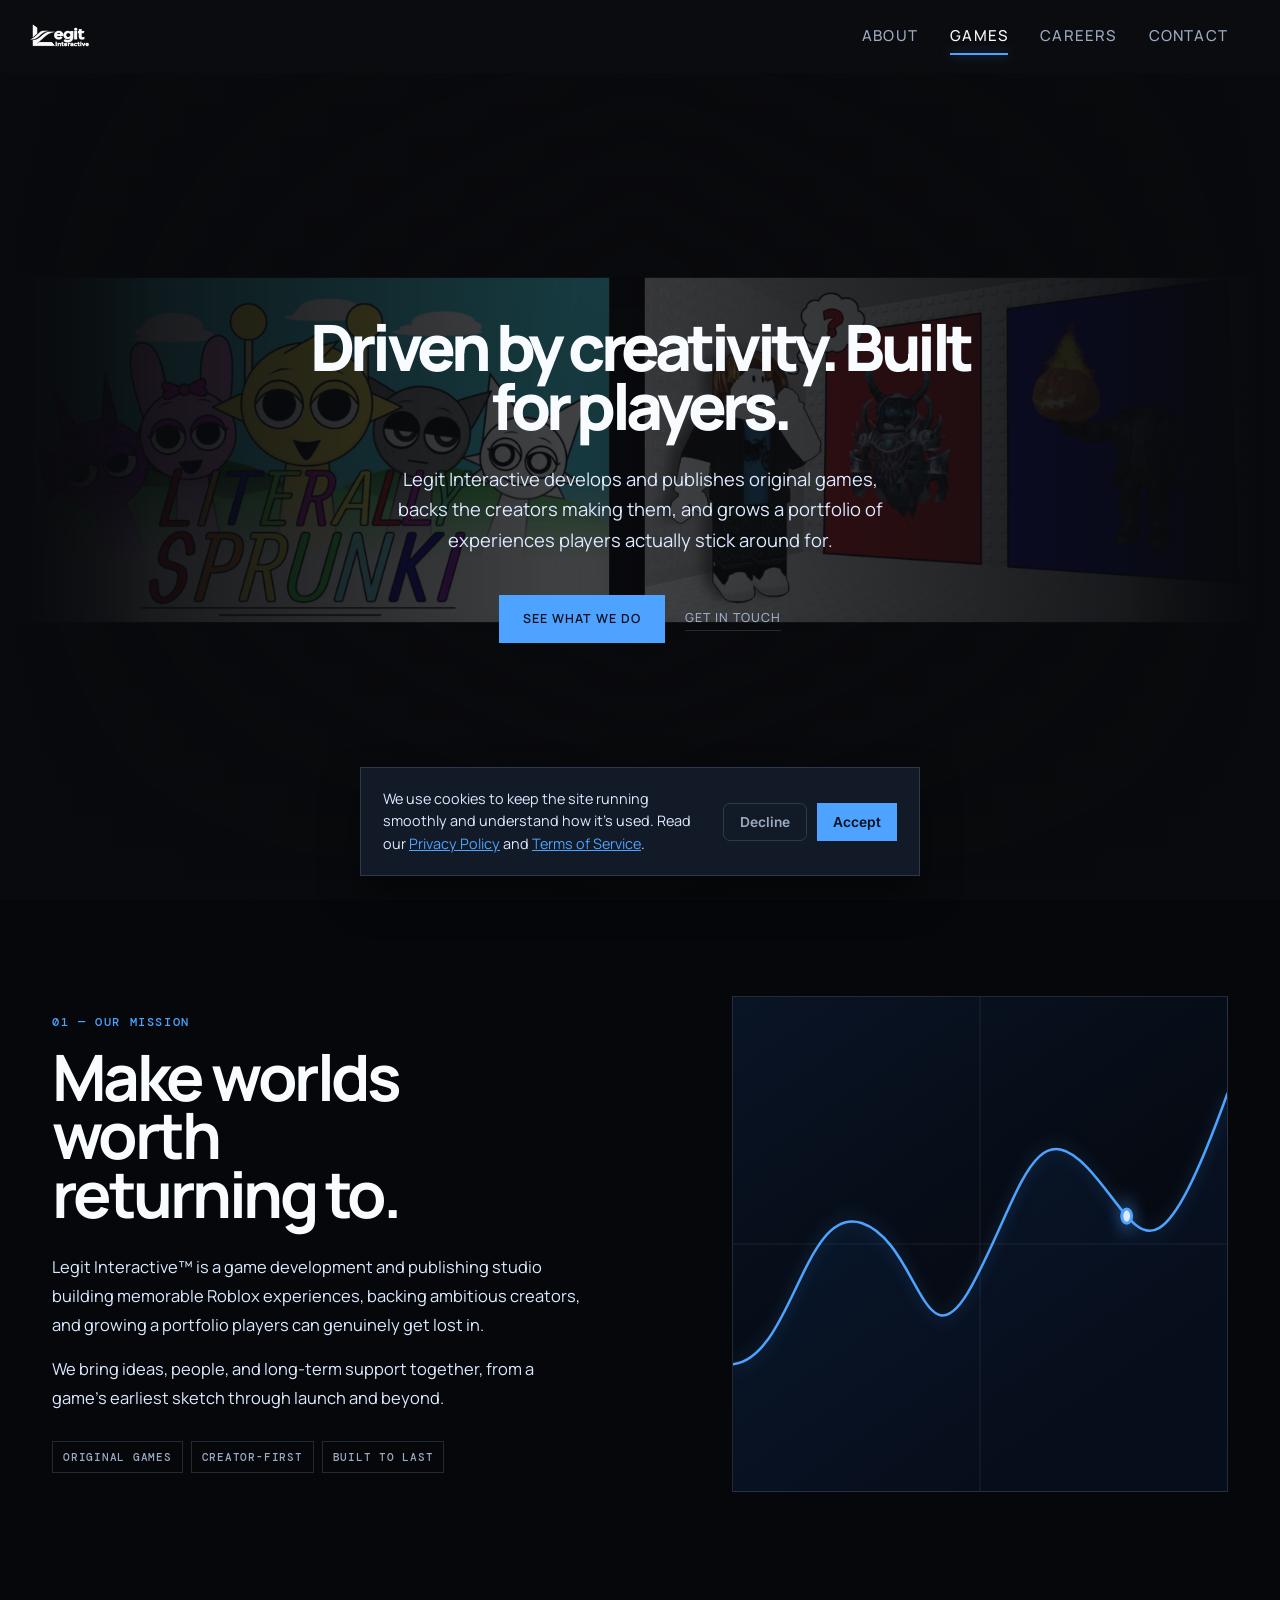
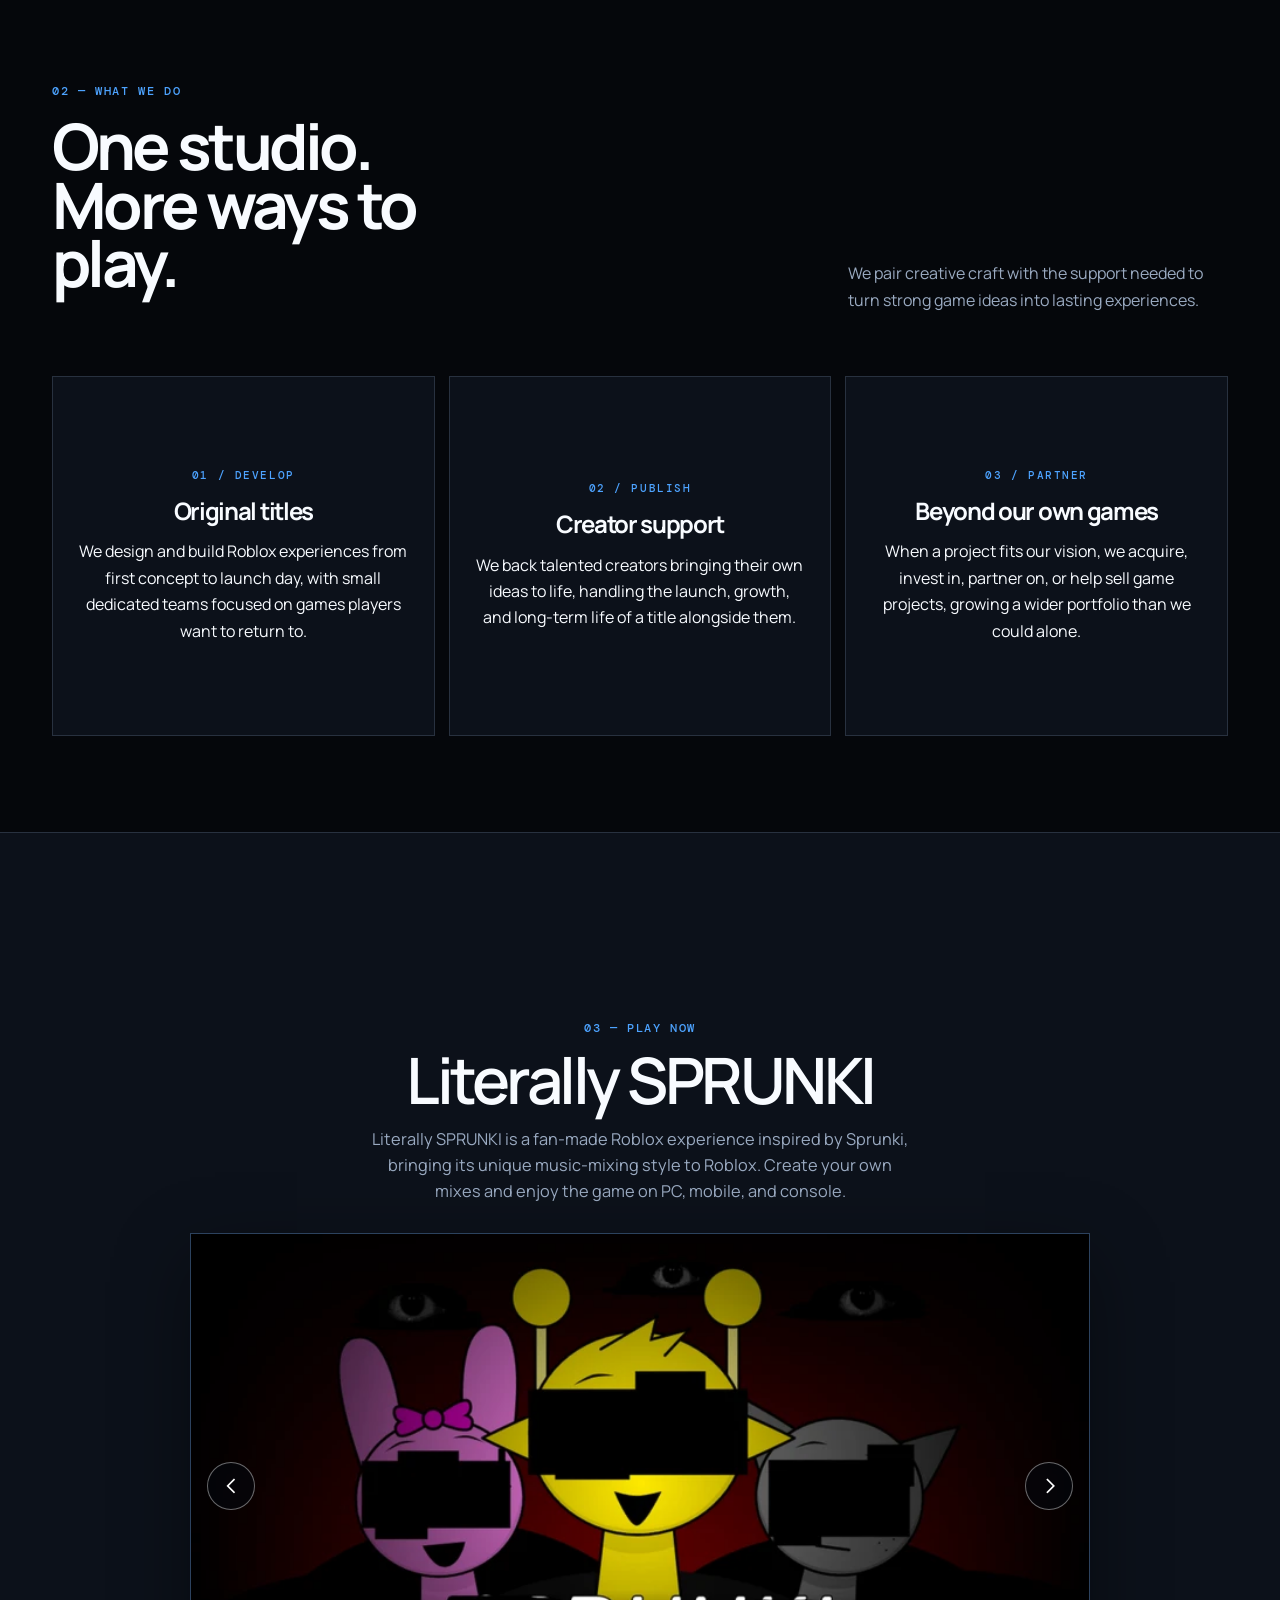
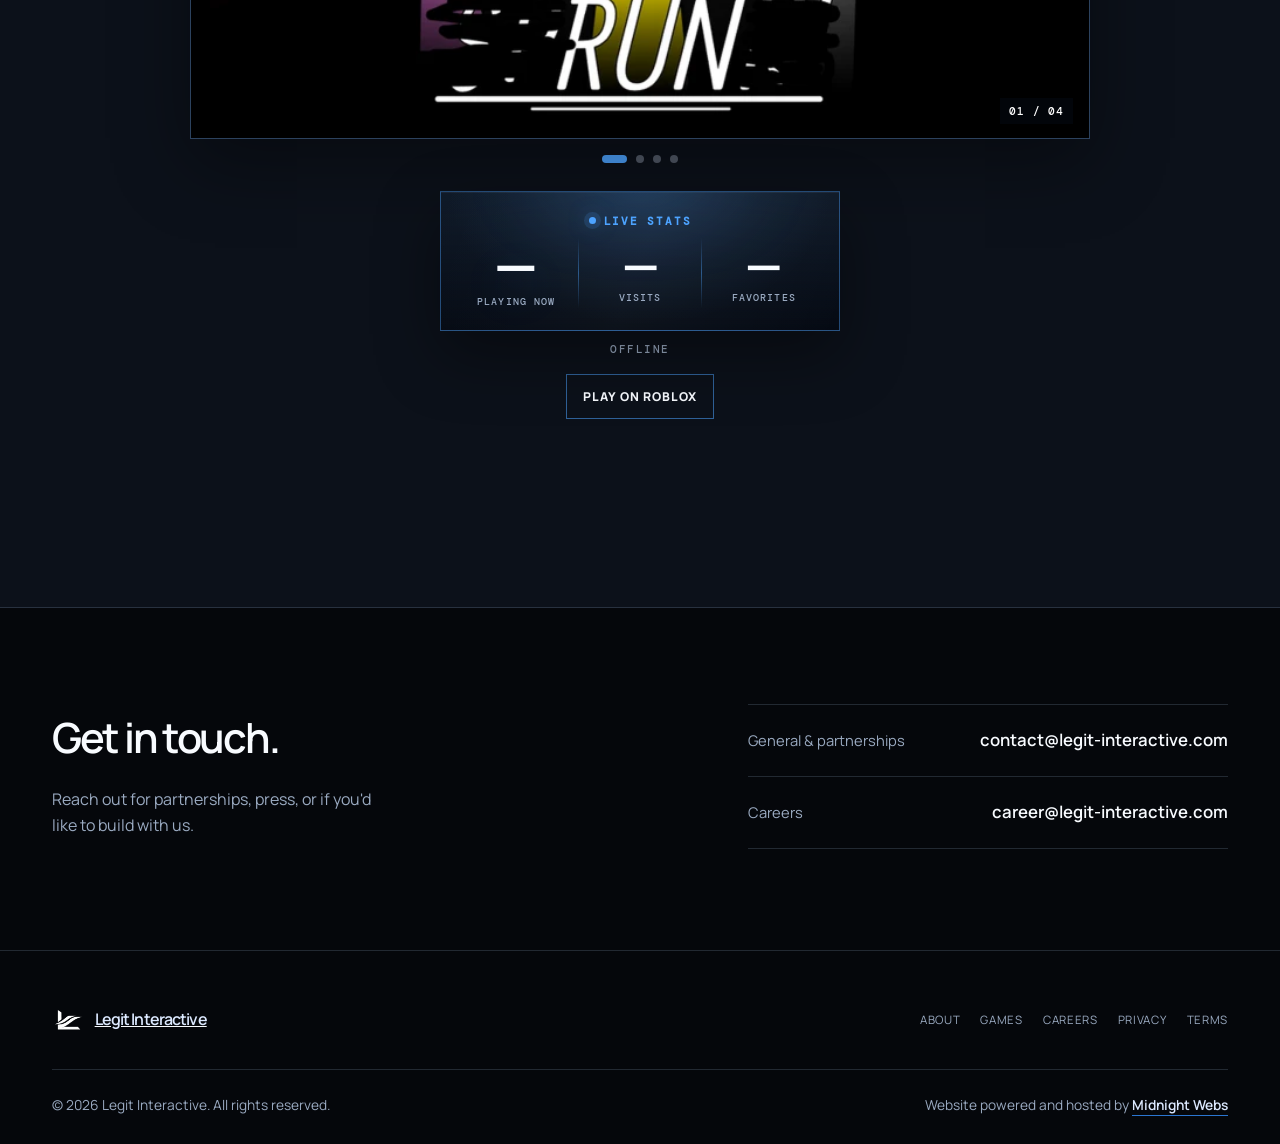
